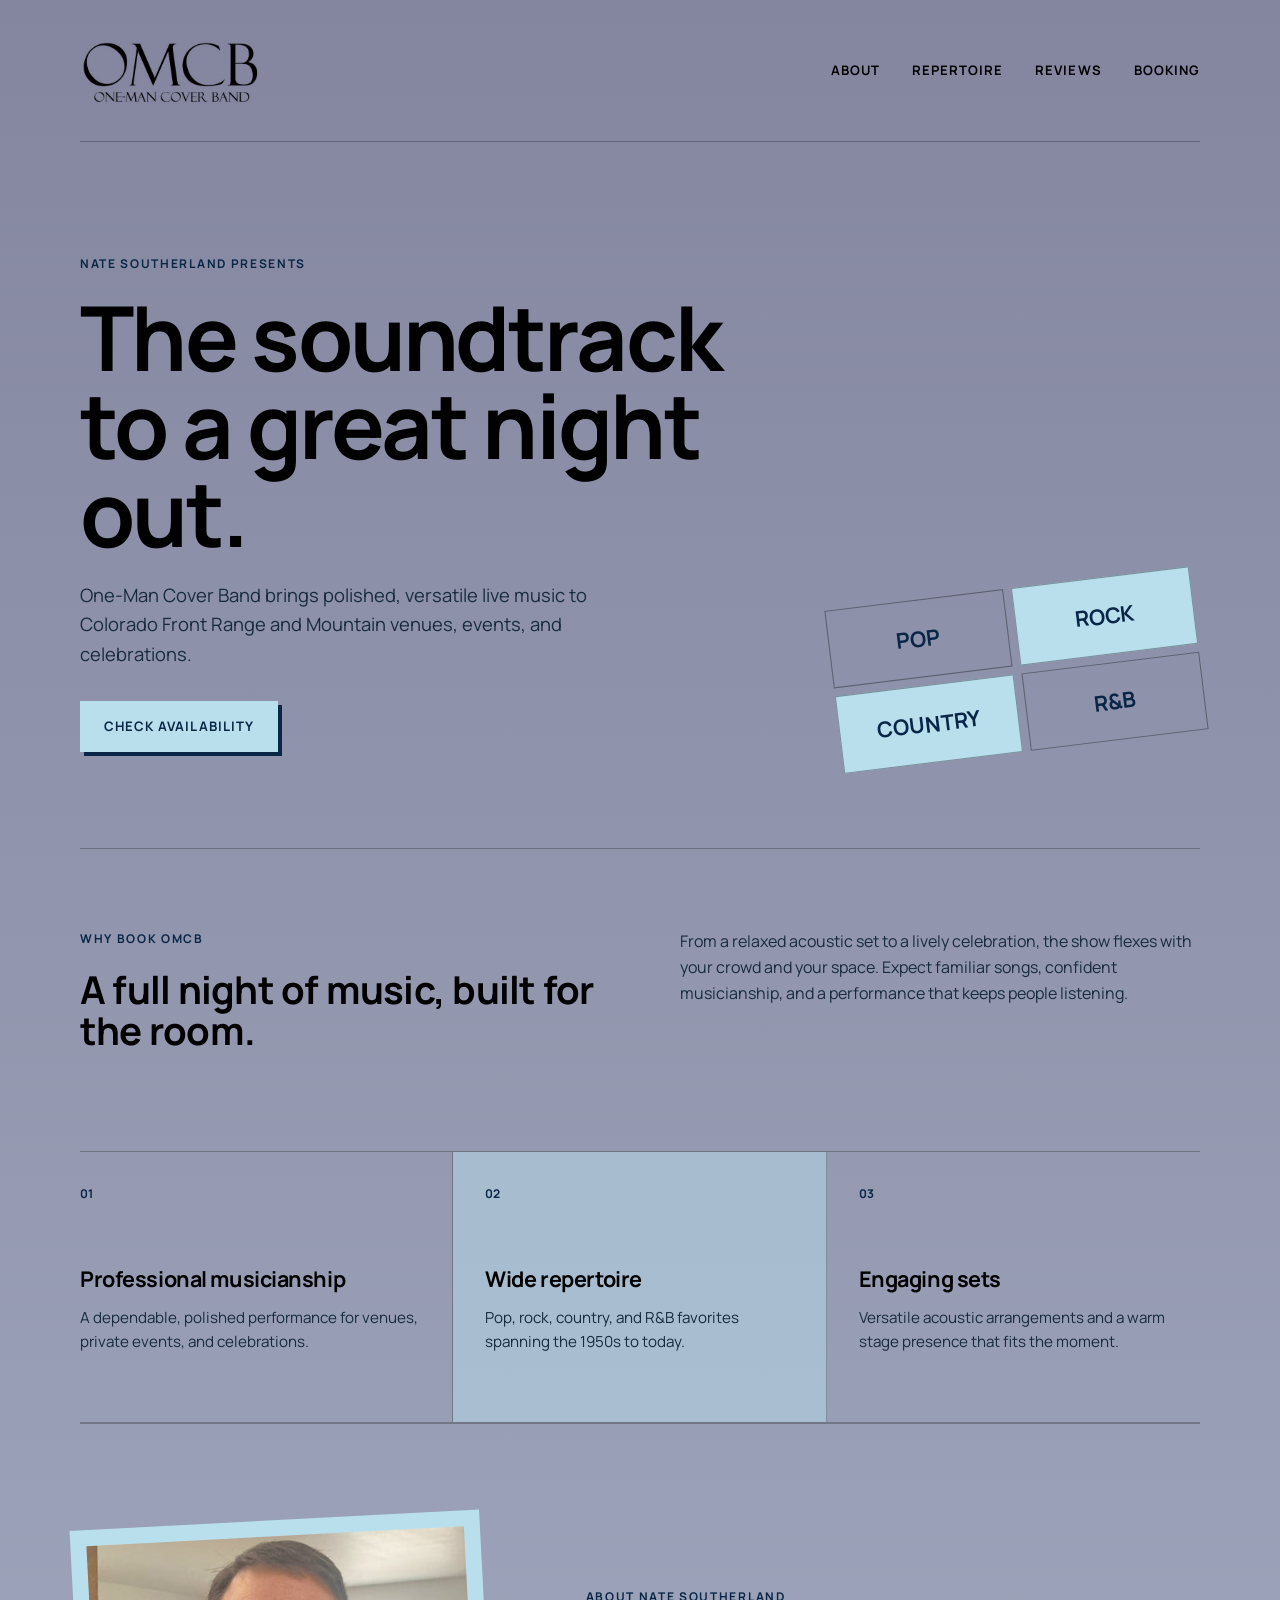
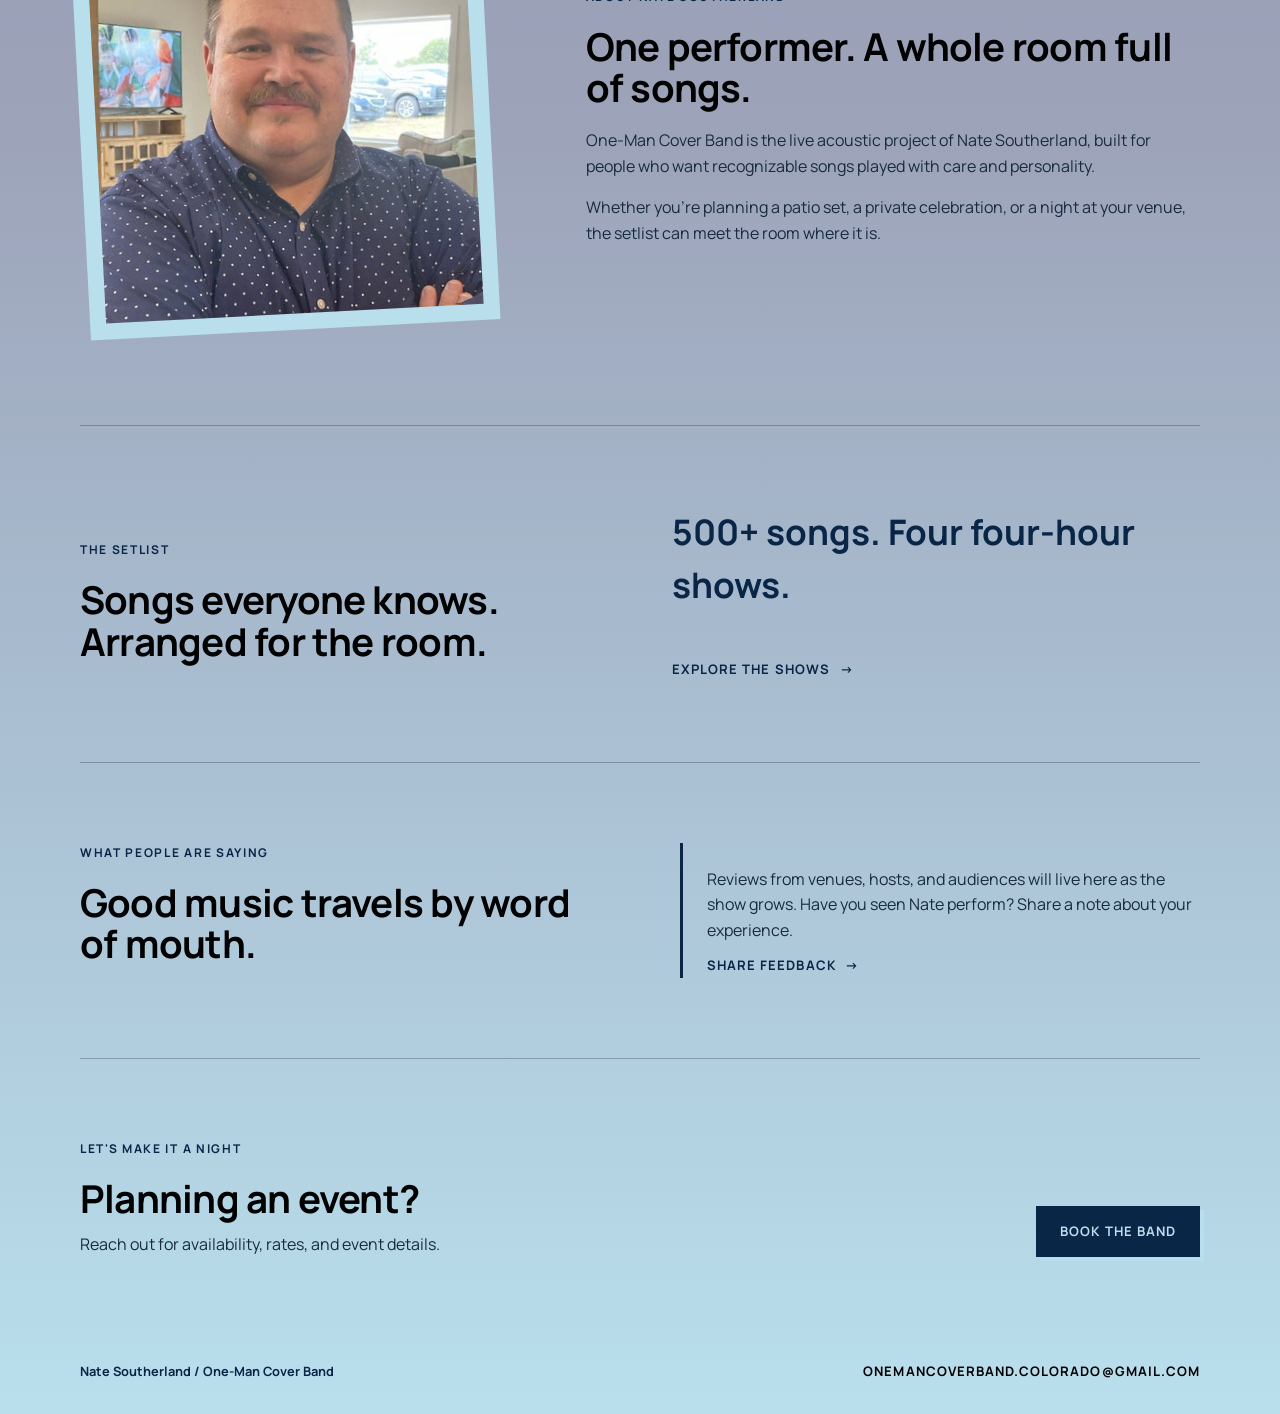
==== index.html @ 4da0ad2e "Point the bookings button to the Google form; Update the email address." ====
<!doctype html>
<html lang="en">
  <head>
    <meta charset="UTF-8" />
    <meta name="viewport" content="width=device-width, initial-scale=1.0" />
    <title>One-Man Cover Band by Nate Southerland | Live Acoustic Entertainment</title>
    <meta
      name="description"
      content="Live acoustic entertainment for Colorado Front Range and Mountain venues, events, and celebrations. Pop, Rock, Country & R&B favorites from the 1950s to today."
    />
    <link rel="stylesheet" href="styles.css" />
  </head>
  <body>
    <header class="site-header">
      <a class="brand" href="#top" aria-label="One-Man Cover Band home">
        <img src="images/27ff8b9e-2ac5-4653-9637-db27f8d497c1_OMCB-Logo---Black-on-White.jpeg" alt="OMCB One-Man Cover Band" />
      </a>
      <nav class="site-nav" aria-label="Main navigation">
        <a href="#about">About</a>
        <a href="repertoire.html">Repertoire</a>
        <a href="#reviews">Reviews</a>
        <a href="#booking">Booking</a>
      </nav>
    </header>

    <main id="top">
      <section class="hero page-width" aria-labelledby="business-name">
        <div class="hero-copy">
          <span class="eyebrow">Nate Southerland presents</span>
          <h1 id="business-name">The soundtrack to a great night out.</h1>
          <p class="hero-lead">
            One-Man Cover Band brings polished, versatile live music to Colorado Front Range and Mountain venues, events, and celebrations.
          </p>
          <a class="button" href="#booking">Check availability</a>
        </div>
        <div class="hero-mark" aria-hidden="true">
          <span>Pop</span>
          <span>Rock</span>
          <span>Country</span>
          <span>R&amp;B</span>
        </div>
      </section>

      <section class="intro page-width" aria-labelledby="why-book">
        <div class="section-heading">
          <span class="eyebrow">Why book OMCB</span>
          <h2 id="why-book">A full night of music, built for the room.</h2>
        </div>
        <div class="intro-text">
          <p>From a relaxed acoustic set to a lively celebration, the show flexes with your crowd and your space. Expect familiar songs, confident musicianship, and a performance that keeps people listening.</p>
        </div>
      </section>

      <section class="features page-width" aria-label="Performance highlights">
        <article class="feature">
          <span class="feature-number">01</span>
          <h2>Professional musicianship</h2>
          <p>A dependable, polished performance for venues, private events, and celebrations.</p>
        </article>
        <article class="feature feature-accent">
          <span class="feature-number">02</span>
          <h2>Wide repertoire</h2>
          <p>Pop, rock, country, and R&amp;B favorites spanning the 1950s to today.</p>
        </article>
        <article class="feature">
          <span class="feature-number">03</span>
          <h2>Engaging sets</h2>
          <p>Versatile acoustic arrangements and a warm stage presence that fits the moment.</p>
        </article>
      </section>

      <section class="about page-width" id="about" aria-labelledby="about-heading">
        <div class="about-image-wrap">
          <img class="about-image" src="images/f93cc359-b70d-4114-ba22-eb83776fed4e_headshot.jpeg" alt="One-Man Cover Band performer" />
        </div>
        <div class="about-copy">
          <span class="eyebrow">About Nate Southerland</span>
          <h2 id="about-heading">One performer. A whole room full of songs.</h2>
          <p>One-Man Cover Band is the live acoustic project of Nate Southerland, built for people who want recognizable songs played with care and personality.</p>
          <p>Whether you're planning a patio set, a private celebration, or a night at your venue, the setlist can meet the room where it is.</p>
        </div>
      </section>

      <section class="repertoire page-width" id="repertoire" aria-labelledby="repertoire-heading">
        <div>
          <span class="eyebrow">The setlist</span>
          <h2 id="repertoire-heading">Songs everyone knows. Arranged for the room.</h2>
        </div>
        <div>
          <p class="genre-list">500+ songs. Four four-hour shows.</p>
          <a class="text-link" href="repertoire.html">Explore the shows <span aria-hidden="true">&rarr;</span></a>
        </div>
      </section>

      <section class="reviews page-width" id="reviews" aria-labelledby="reviews-heading">
        <div class="reviews-heading">
          <span class="eyebrow">What people are saying</span>
          <h2 id="reviews-heading">Good music travels by word of mouth.</h2>
        </div>
        <div class="reviews-empty">
          <p>Reviews from venues, hosts, and audiences will live here as the show grows. Have you seen Nate perform? Share a note about your experience.</p>
          <a class="text-link" href="mailto:onemancoverband.colorado@gmail.com?subject=One-Man%20Cover%20Band%20feedback">Share feedback <span aria-hidden="true">&rarr;</span></a>
        </div>
      </section>

      <section class="booking page-width" id="booking" aria-labelledby="booking-heading">
        <div>
          <span class="eyebrow">Let's make it a night</span>
          <h2 id="booking-heading">Planning an event?</h2>
          <p>Reach out for availability, rates, and event details.</p>
        </div>
        <a class="button button-dark" href="https://forms.gle/5F3K3v8EBB8FrXPb7">Book the band</a>
      </section>
    </main>

    <footer class="site-footer page-width">
      <span>Nate Southerland / One-Man Cover Band</span>
      <a href="mailto:onemancoverband.colorado@gmail.com">onemancoverband.colorado@gmail.com</a>
    </footer>
  </body>
</html>
---- styles.css ----
@import url("https://fonts.googleapis.com/css2?family=Manrope:wght@500;600;700&display=swap");

:root {
  color-scheme: light;
  --bg: #84869f;
  --surface: rgba(255, 255, 255, 0.82);
  --text: #010101;
  --muted: #182b3e;
  --brand: #b9dfed;
  --brand-text: #0a2647;
  --border: rgba(255, 255, 255, 0.55);
}

* {
  box-sizing: border-box;
}

body {
  margin: 0;
  font-family: "Manrope", "Segoe UI", Arial, sans-serif;
  background: linear-gradient(180deg, #84869f 0%, #9da4ba 58%, #b9dfed 100%);
  color: var(--text);
  line-height: 1.6;
}

.page-width,
.site-header {
  width: min(1120px, calc(100% - 3rem));
  margin: 0 auto;
}

.site-header {
  display: flex;
  align-items: center;
  justify-content: space-between;
  padding: 1.25rem 0;
  border-bottom: 1px solid rgba(1, 1, 1, 0.25);
}

.brand img {
  display: block;
  width: 180px;
  mix-blend-mode: multiply;
}

.site-nav {
  display: flex;
  gap: 2rem;
}

.site-nav a,
.site-footer a {
  color: var(--text);
  font-size: 0.82rem;
  font-weight: 700;
  text-decoration: none;
  text-transform: uppercase;
  letter-spacing: 0.08em;
}

.site-nav a:hover,
.site-nav a:focus-visible,
.site-footer a:hover,
.site-footer a:focus-visible {
  color: var(--brand-text);
}

.hero {
  display: grid;
  grid-template-columns: minmax(0, 1.5fr) minmax(260px, 0.8fr);
  align-items: end;
  gap: 4rem;
  min-height: 600px;
  padding-top: 7rem;
  padding-bottom: 6rem;
}

.hero-copy {
  max-width: 700px;
}

.eyebrow {
  display: block;
  margin-bottom: 1.25rem;
  color: var(--brand-text);
  font-size: 0.75rem;
  font-weight: 700;
  letter-spacing: 0.14em;
  text-transform: uppercase;
}

h1,
h2,
p {
  margin-top: 0;
}

h1 {
  max-width: 760px;
  margin-bottom: 1.5rem;
  font-size: clamp(3rem, 7vw, 6.5rem);
  font-weight: 700;
  letter-spacing: -0.03em;
  line-height: 0.98;
}

h2 {
  font-size: clamp(1.7rem, 3vw, 3rem);
  line-height: 1.08;
  letter-spacing: -0.02em;
}

.hero-lead {
  max-width: 570px;
  margin-bottom: 2rem;
  color: var(--muted);
  font-size: 1.15rem;
}

.hero-mark {
  display: grid;
  grid-template-columns: 1fr 1fr;
  gap: 0.5rem;
  transform: rotate(-7deg);
}

.hero-mark span {
  padding: 1.3rem 1rem;
  border: 1px solid rgba(1, 1, 1, 0.35);
  color: var(--brand-text);
  font-size: clamp(1rem, 2vw, 1.35rem);
  font-weight: 700;
  text-align: center;
  text-transform: uppercase;
}

.hero-mark span:nth-child(2),
.hero-mark span:nth-child(3) {
  background: var(--brand);
}

.button {
  display: inline-block;
  padding: 0.95rem 1.5rem;
  background: var(--brand);
  color: var(--brand-text);
  font-size: 0.82rem;
  font-weight: 700;
  text-decoration: none;
  text-transform: uppercase;
  letter-spacing: 0.08em;
  box-shadow: 4px 4px 0 var(--brand-text);
  transition: transform 160ms ease, box-shadow 160ms ease;
}

.button:hover,
.button:focus-visible {
  transform: translate(3px, 3px);
  box-shadow: 1px 1px 0 var(--brand-text);
}

.button-dark {
  background: var(--brand-text);
  color: var(--brand);
  box-shadow: 4px 4px 0 var(--brand);
}

.intro,
.about,
.repertoire,
.booking {
  border-top: 1px solid rgba(1, 1, 1, 0.25);
}

.intro {
  display: grid;
  grid-template-columns: 1fr 1fr;
  gap: 5rem;
  padding-top: 5rem;
  padding-bottom: 5rem;
}

.intro h2,
.about h2,
.repertoire h2,
.booking h2 {
  margin-bottom: 1.2rem;
}

.intro-text,
.about-copy p,
.booking p {
  color: var(--muted);
}

.features {
  display: grid;
  grid-template-columns: repeat(3, 1fr);
  border-top: 1px solid rgba(1, 1, 1, 0.25);
  border-bottom: 1px solid rgba(1, 1, 1, 0.25);
}

.feature {
  min-height: 270px;
  padding: 2rem;
  border-right: 1px solid rgba(1, 1, 1, 0.25);
}

.feature:first-child {
  padding-left: 0;
}

.feature:last-child {
  border-right: 0;
}

.feature-accent {
  background: rgba(185, 223, 237, 0.5);
}

.feature-number {
  display: block;
  margin-bottom: 4rem;
  color: var(--brand-text);
  font-size: 0.75rem;
  font-weight: 700;
}

.feature h2 {
  margin-bottom: 1rem;
  font-size: 1.35rem;
}

.feature p {
  margin-bottom: 0;
  color: var(--muted);
  font-size: 0.95rem;
}

.about {
  display: grid;
  grid-template-columns: 0.8fr 1.2fr;
  align-items: center;
  gap: 6rem;
  padding-top: 6rem;
  padding-bottom: 6rem;
}

.about-image-wrap {
  padding: 1rem;
  background: var(--brand);
  transform: rotate(-3deg);
}

.about-image {
  display: block;
  width: 100%;
  aspect-ratio: 1;
  object-fit: cover;
}

.repertoire {
  display: grid;
  grid-template-columns: 1fr 1fr;
  align-items: end;
  gap: 4rem;
  padding-top: 5rem;
  padding-bottom: 5rem;
}

.reviews {
  display: grid;
  grid-template-columns: 1fr 1fr;
  gap: 5rem;
  padding-top: 5rem;
  padding-bottom: 5rem;
  border-top: 1px solid rgba(1, 1, 1, 0.25);
}

.reviews h2 {
  margin-bottom: 0;
}

.reviews-empty {
  align-self: end;
  padding: 1.5rem 0 0 1.5rem;
  border-left: 3px solid var(--brand-text);
}

.reviews-empty p {
  max-width: 34rem;
  margin-bottom: 0;
  color: var(--muted);
}

.genre-list {
  color: var(--brand-text);
  font-size: clamp(1.3rem, 3vw, 2.2rem);
  font-weight: 700;
  line-height: 1.5;
}

.genre-list span {
  color: var(--text);
  font-weight: 400;
}

.text-link {
  display: inline-block;
  margin-top: 0.75rem;
  color: var(--brand-text);
  font-size: 0.82rem;
  font-weight: 700;
  text-decoration: none;
  text-transform: uppercase;
  letter-spacing: 0.08em;
}

.text-link span {
  display: inline-block;
  margin-left: 0.35rem;
  transition: transform 160ms ease;
}

.text-link:hover span,
.text-link:focus-visible span {
  transform: translateX(4px);
}

.collection-hero {
  max-width: 760px;
  padding-top: 7rem;
  padding-bottom: 5rem;
}

.collection-hero h1 {
  font-size: clamp(3rem, 7vw, 6rem);
}

.collection-hero p {
  max-width: 650px;
  color: var(--muted);
  font-size: 1.15rem;
}

.show-grid {
  display: grid;
  grid-template-columns: repeat(2, 1fr);
  gap: 1px;
  background: rgba(1, 1, 1, 0.25);
  border-top: 1px solid rgba(1, 1, 1, 0.25);
  border-bottom: 1px solid rgba(1, 1, 1, 0.25);
}

.show-card {
  display: flex;
  min-height: 520px;
  flex-direction: column;
  padding: 2rem;
  background: rgba(255, 255, 255, 0.2);
  color: var(--text);
  text-decoration: none;
  transition: background 180ms ease;
}

.show-card:hover,
.show-card:focus-visible {
  background: rgba(185, 223, 237, 0.58);
}

.show-card:nth-child(2),
.show-card:nth-child(3) {
  background: rgba(185, 223, 237, 0.34);
}

.show-card:nth-child(2):hover,
.show-card:nth-child(3):hover,
.show-card:nth-child(2):focus-visible,
.show-card:nth-child(3):focus-visible {
  background: rgba(255, 255, 255, 0.42);
}

.show-card-number {
  color: var(--brand-text);
  font-size: 0.75rem;
  font-weight: 700;
}

.show-card-logo {
  display: block;
  width: min(100%, 360px);
  height: 290px;
  margin: 1rem auto 1.25rem;
  object-fit: contain;
  mix-blend-mode: multiply;
}

.show-card h2 {
  margin: auto 0 0.75rem;
  font-size: 1.5rem;
}

.show-card p {
  max-width: 34rem;
  margin-bottom: 0;
  color: var(--muted);
}

.show-card-arrow {
  align-self: flex-end;
  margin-top: 1.5rem;
  color: var(--brand-text);
  font-size: 1.5rem;
}

.custom-show-card {
  background: var(--brand-text);
  color: var(--brand);
}

.custom-show-card:hover,
.custom-show-card:focus-visible {
  background: #12395c;
}

.custom-show-card .show-card-number,
.custom-show-card .show-card-arrow,
.custom-show-card p {
  color: var(--brand);
}

.custom-show-mark {
  display: grid;
  width: min(100%, 360px);
  margin: 1rem auto 1.25rem;
  transform: rotate(-4deg);
}

.custom-show-mark span {
  padding: 0.6rem 1rem;
  border: 1px solid var(--brand);
  color: var(--brand);
  font-size: clamp(1.7rem, 4vw, 2.6rem);
  font-weight: 700;
  line-height: 1;
  text-align: center;
  text-transform: uppercase;
}

.custom-show-mark span:nth-child(2) {
  margin: -1px 1.5rem;
  background: var(--brand);
  color: var(--brand-text);
}

.custom-show-card h2 {
  color: var(--brand);
}

.best-of-show-card {
  background: rgba(255, 255, 255, 0.55);
}

.best-of-show-card:hover,
.best-of-show-card:focus-visible {
  background: rgba(185, 223, 237, 0.7);
}

.best-of-show-logo {
  filter: saturate(0.9);
}

.best-of-hero-logo {
  max-height: 560px;
  mix-blend-mode: multiply;
}

.show-page .site-header {
  margin-bottom: 0;
}

.show-hero {
  display: grid;
  grid-template-columns: minmax(0, 1fr) minmax(300px, 0.8fr);
  align-items: center;
  gap: 5rem;
  min-height: 650px;
  padding-top: 5rem;
  padding-bottom: 5rem;
}

.show-hero-logo {
  display: block;
  width: 100%;
  max-height: 560px;
  object-fit: contain;
  mix-blend-mode: multiply;
}

.show-hero-copy h1 {
  margin-bottom: 1.5rem;
  font-size: clamp(3rem, 6vw, 6rem);
}

.show-hero-copy p {
  max-width: 520px;
  color: var(--muted);
  font-size: 1.1rem;
}

.show-details {
  display: grid;
  grid-template-columns: 1fr 1fr;
  gap: 5rem;
  padding-top: 5rem;
  padding-bottom: 5rem;
  border-top: 1px solid rgba(1, 1, 1, 0.25);
}

.show-details h2 {
  margin-bottom: 1rem;
  font-size: 1.7rem;
}

.show-details h3 {
  margin: 2rem 0 0.75rem;
  color: var(--brand-text);
  font-size: 0.75rem;
  letter-spacing: 0.14em;
  text-transform: uppercase;
}

.show-details p {
  color: var(--muted);
}

.audience-list {
  display: grid;
  grid-template-columns: 1fr 1fr;
  gap: 0.5rem 1.5rem;
  margin: 0 0 1.5rem;
  padding: 0;
  color: var(--brand-text);
  font-weight: 700;
  list-style: none;
}

.audience-list li::before {
  content: "/";
  margin-right: 0.5rem;
  color: var(--text);
  font-weight: 400;
}

.show-cta {
  display: flex;
  align-items: end;
  justify-content: space-between;
  gap: 2rem;
  padding-top: 4rem;
  padding-bottom: 4rem;
  border-top: 1px solid rgba(1, 1, 1, 0.25);
}

.booking {
  display: flex;
  align-items: end;
  justify-content: space-between;
  gap: 2rem;
  padding-top: 5rem;
  padding-bottom: 5rem;
}

.booking h2 {
  margin-bottom: 0.75rem;
}

.booking p {
  margin-bottom: 0;
}

.site-footer {
  display: flex;
  justify-content: space-between;
  gap: 2rem;
  padding-top: 1.5rem;
  padding-bottom: 2rem;
  font-size: 0.8rem;
}

.site-footer span {
  color: var(--brand-text);
  font-weight: 700;
}

@media (max-width: 640px) {
  .page-width,
  .site-header {
    width: min(100% - 2rem, 1120px);
  }

  .site-header {
    align-items: flex-start;
  }

  .brand img {
    width: 140px;
  }

  .site-nav {
    gap: 0.8rem;
    flex-direction: column;
    align-items: flex-end;
  }

  .site-nav a {
    font-size: 0.68rem;
  }

  .hero {
    display: block;
    min-height: auto;
    padding-top: 5rem;
    padding-bottom: 5rem;
  }

  h1 {
    font-size: clamp(3rem, 15vw, 5rem);
  }

  .hero-mark {
    max-width: 280px;
    margin: 4rem auto 0;
  }

  .intro,
  .about,
  .repertoire,
  .reviews,
  .show-details {
    display: block;
    padding-top: 4rem;
    padding-bottom: 4rem;
  }

  .intro-text {
    margin-top: 2rem;
  }

  .reviews-empty {
    margin-top: 2rem;
  }

  .features {
    display: block;
  }

  .feature,
  .feature:first-child {
    min-height: auto;
    padding: 1.75rem 0;
    border-right: 0;
    border-bottom: 1px solid rgba(1, 1, 1, 0.25);
  }

  .feature:last-child {
    border-bottom: 0;
  }

  .feature-number {
    margin-bottom: 2rem;
  }

  .about-image-wrap {
    max-width: 300px;
    margin: 0 auto 3rem;
  }

  .booking,
  .site-footer {
    display: block;
  }

  .booking .button {
    margin-top: 2rem;
  }

  .site-footer a {
    display: inline-block;
    margin-top: 1rem;
    font-size: 0.68rem;
  }

  .collection-hero {
    padding-top: 5rem;
    padding-bottom: 4rem;
  }

  .show-grid {
    display: block;
  }

  .show-card {
    min-height: 460px;
  }

  .show-hero {
    display: flex;
    min-height: auto;
    flex-direction: column-reverse;
    align-items: stretch;
    gap: 2rem;
    padding-top: 4rem;
    padding-bottom: 4rem;
  }

  .show-hero-logo {
    max-height: 340px;
  }

  .show-cta {
    display: block;
  }

  .show-cta .button {
    margin-top: 1.5rem;
  }

  .audience-list {
    grid-template-columns: 1fr;
  }
}
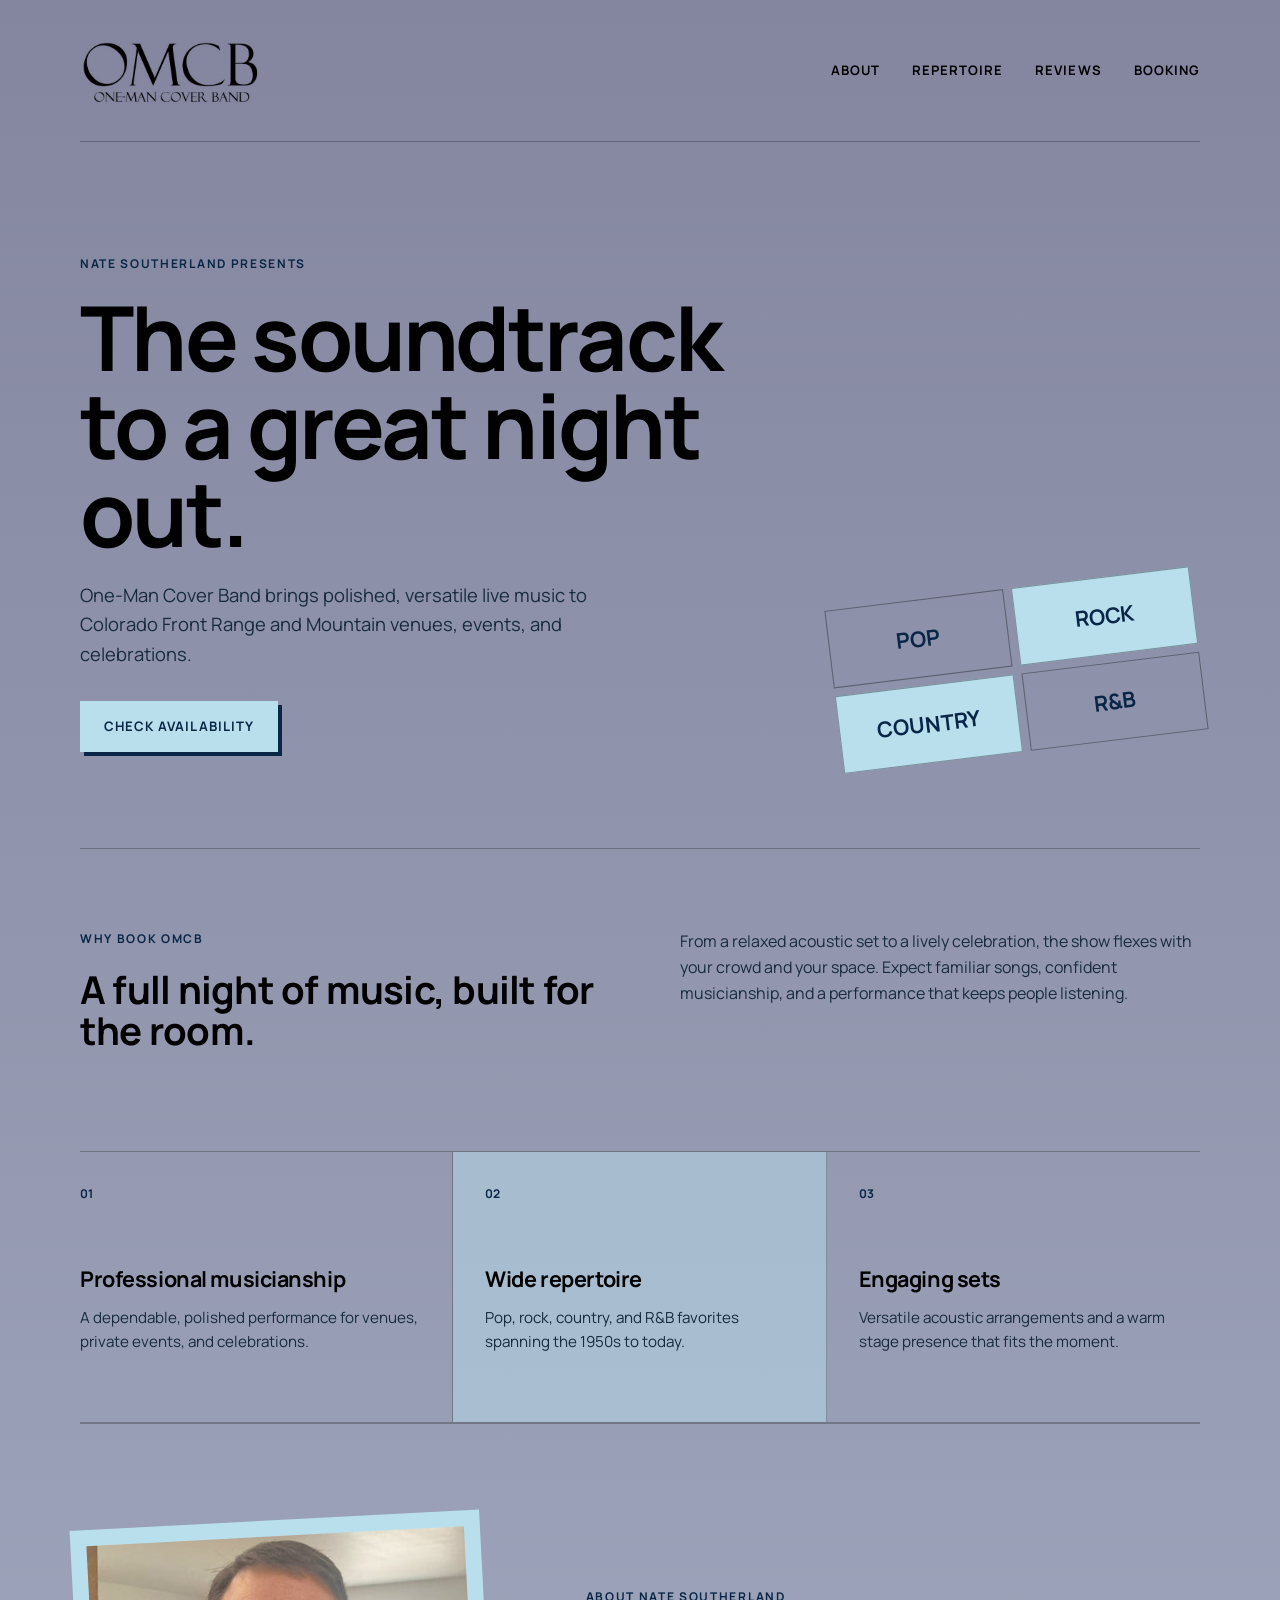
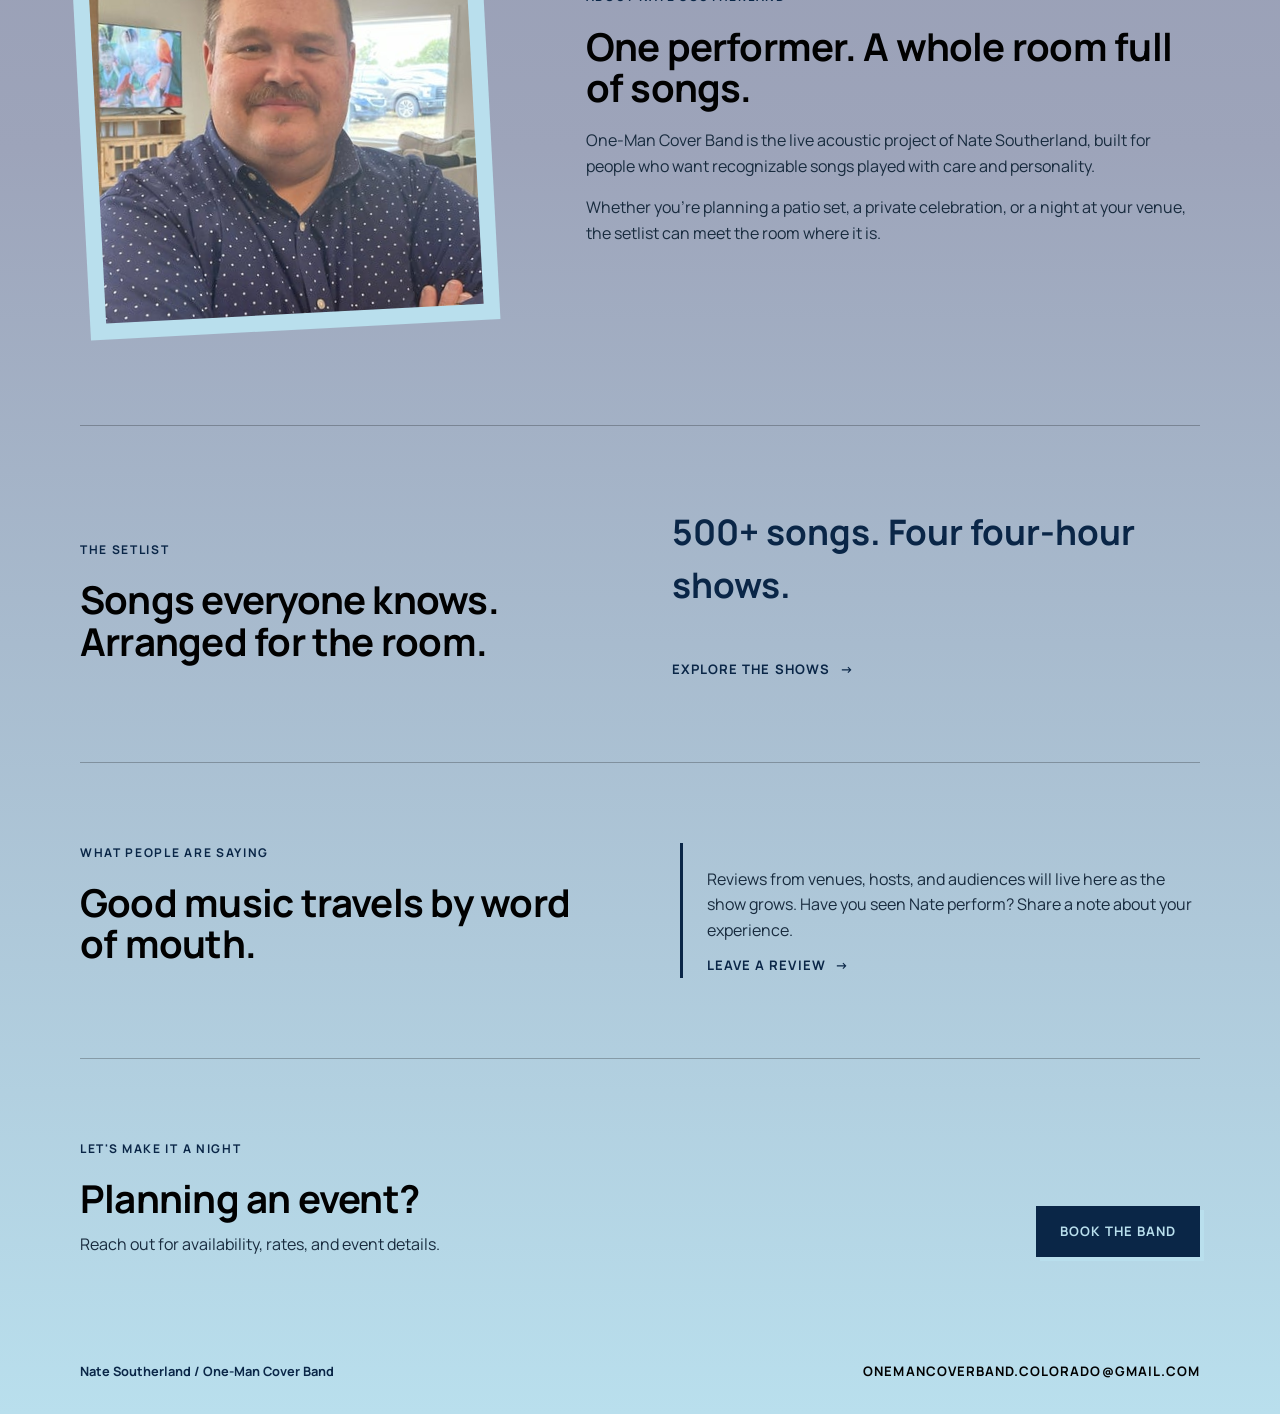
==== commit 20eaf8e5: "Point "Leave a Review" links to the new Google form" ====
--- a/index.html
+++ b/index.html
@@ -99,7 +99,7 @@
         </div>
         <div class="reviews-empty">
           <p>Reviews from venues, hosts, and audiences will live here as the show grows. Have you seen Nate perform? Share a note about your experience.</p>
-          <a class="text-link" href="mailto:onemancoverband.colorado@gmail.com?subject=One-Man%20Cover%20Band%20feedback">Share feedback <span aria-hidden="true">&rarr;</span></a>
+          <a class="text-link" href="https://forms.gle/ts5rkeKdefSfjmmKA">Leave a review <span aria-hidden="true">&rarr;</span></a>
         </div>
       </section>
 
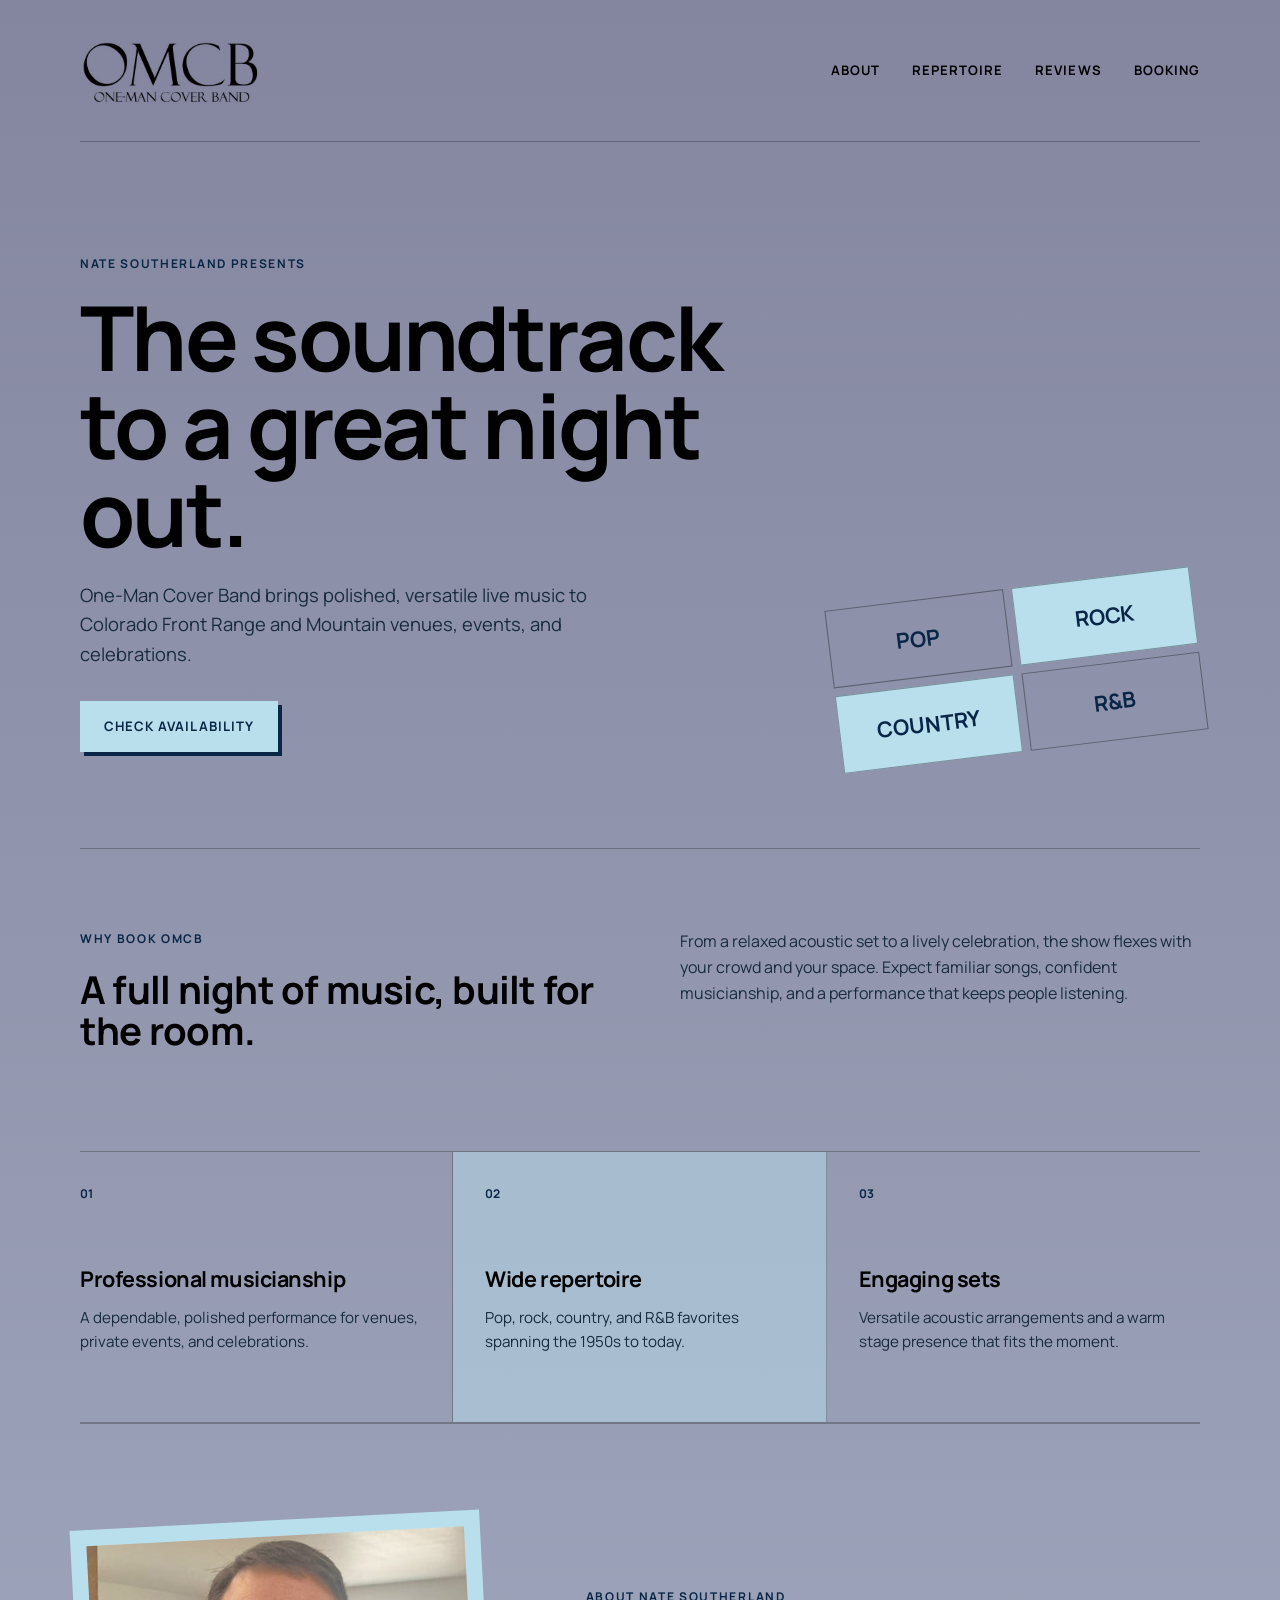
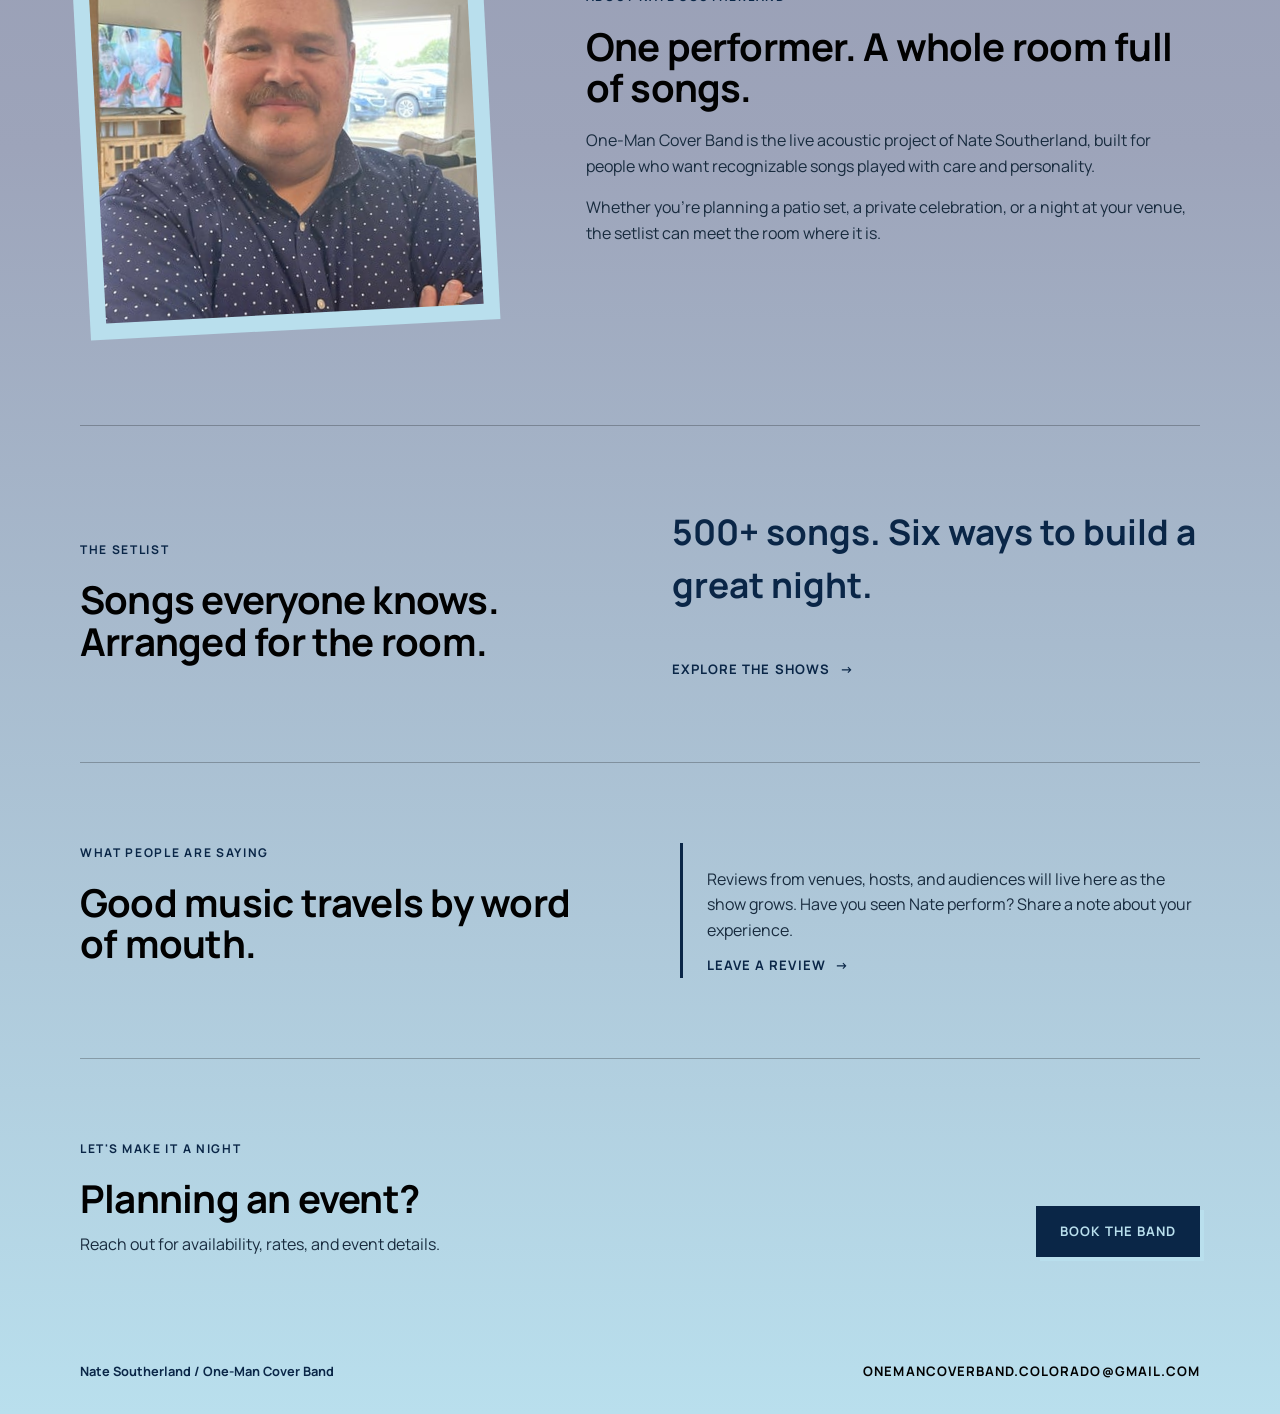
==== commit 1e3fc8c9: "Update some wording and typos" ====
--- a/index.html
+++ b/index.html
@@ -87,7 +87,7 @@
           <h2 id="repertoire-heading">Songs everyone knows. Arranged for the room.</h2>
         </div>
         <div>
-          <p class="genre-list">500+ songs. Four four-hour shows.</p>
+          <p class="genre-list">500+ songs. Six ways to build a great night.</p>
           <a class="text-link" href="repertoire.html">Explore the shows <span aria-hidden="true">&rarr;</span></a>
         </div>
       </section>
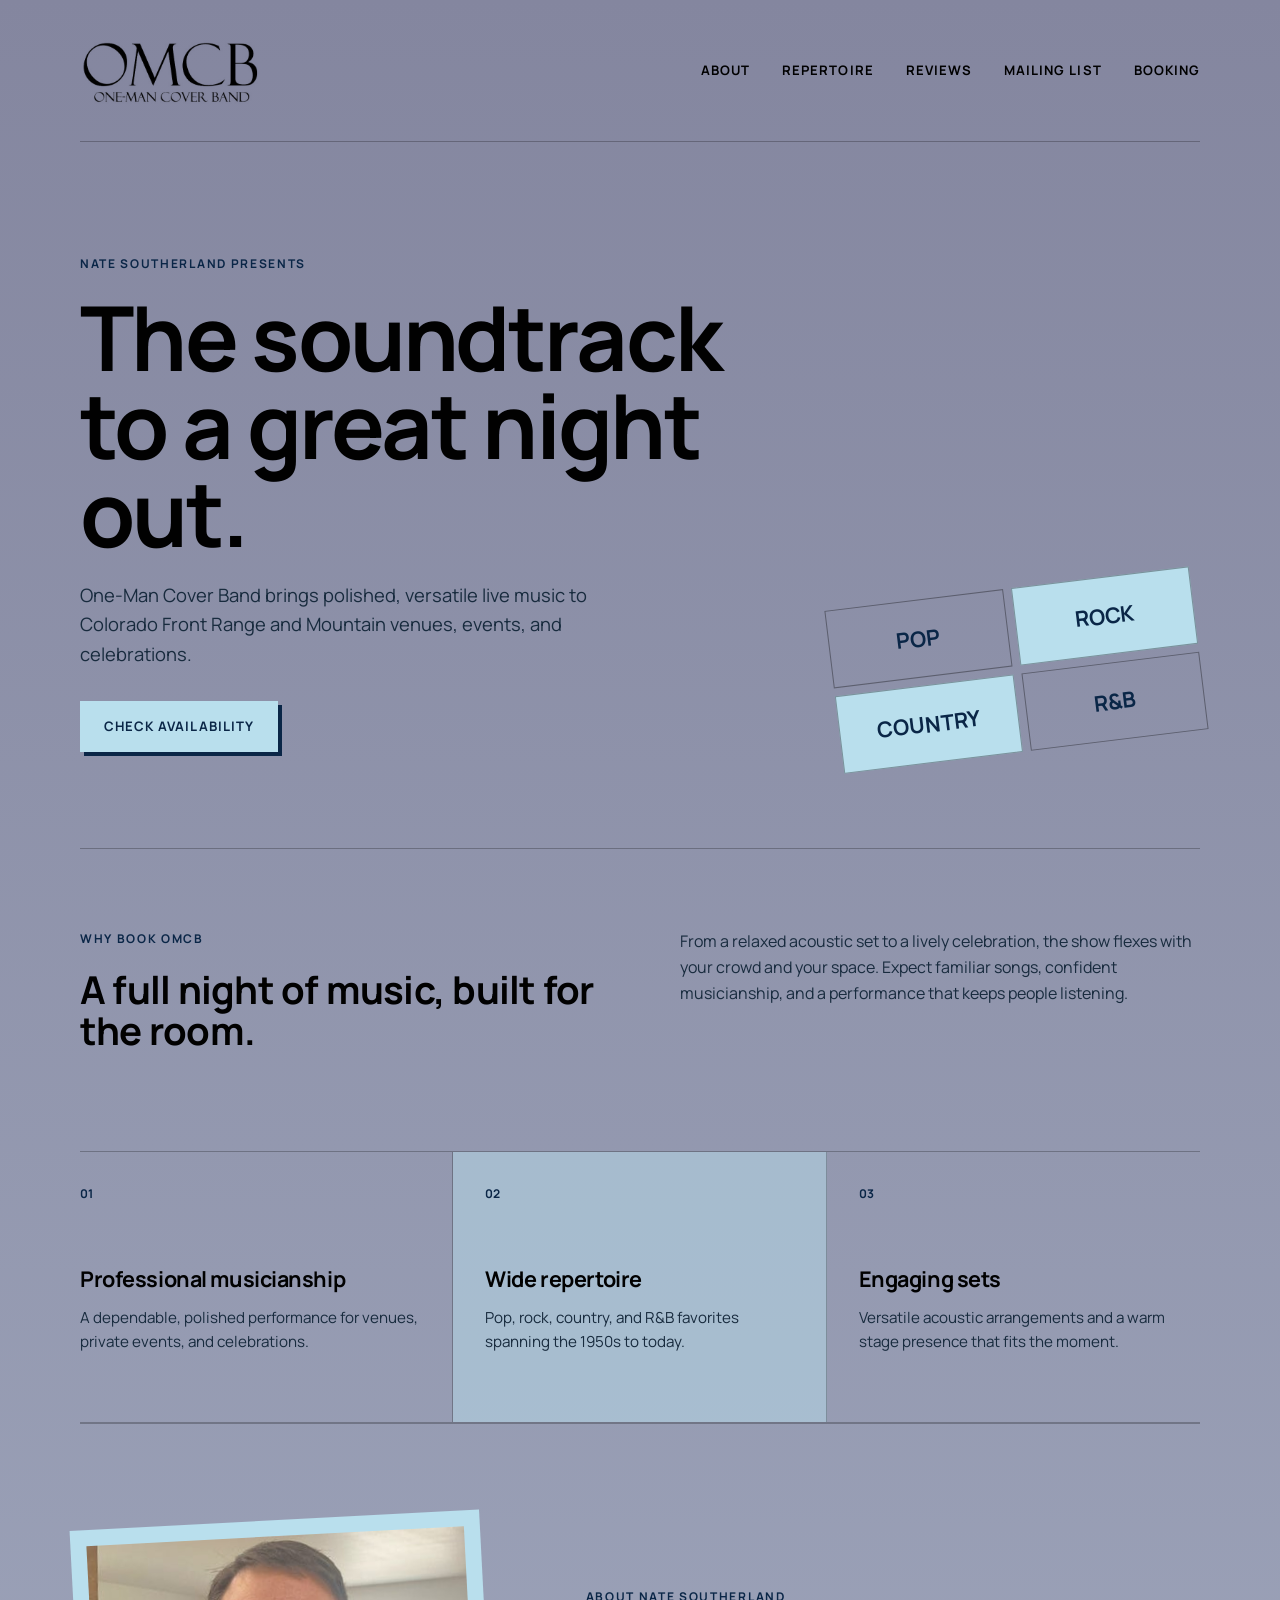
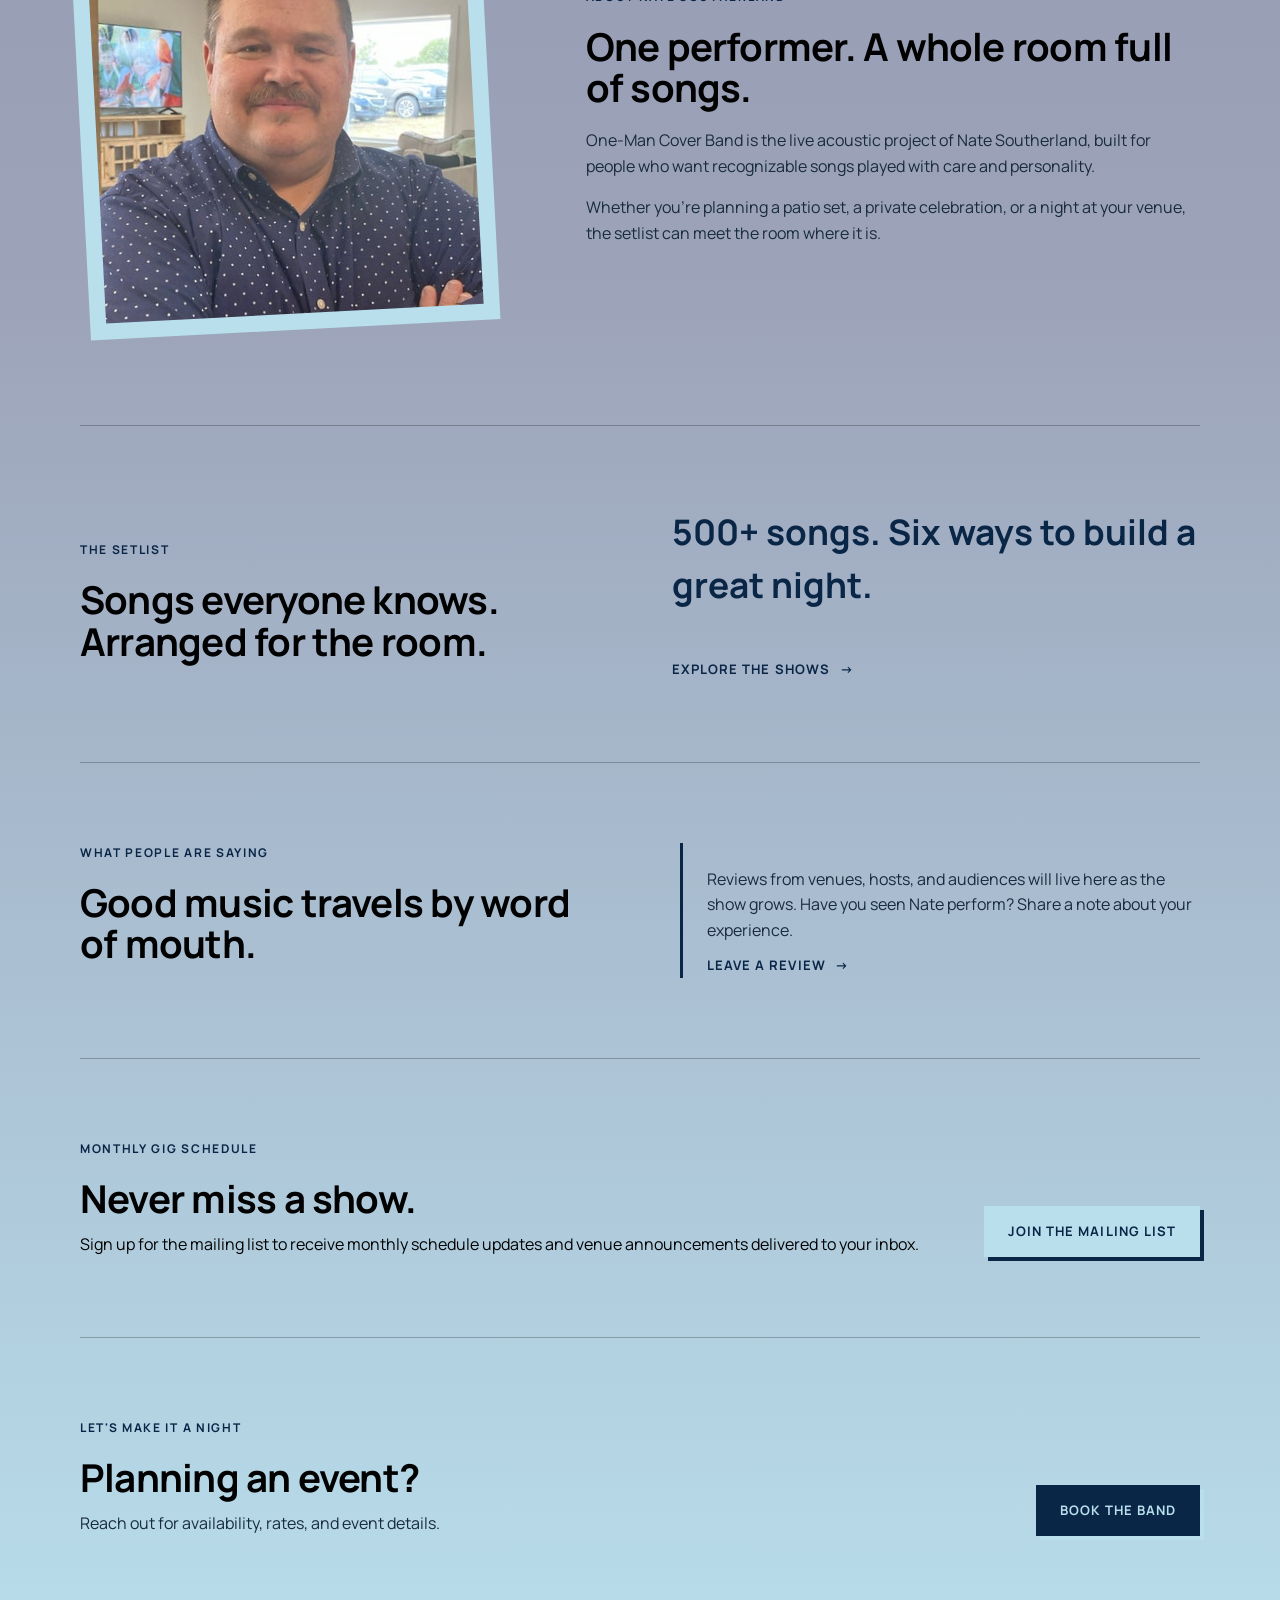
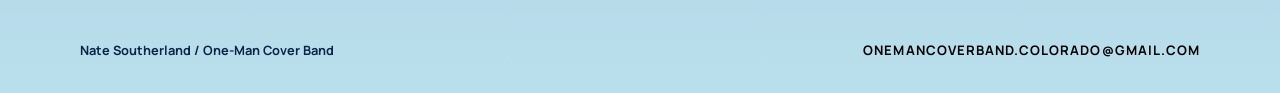
==== commit 2c5b9e59: "Add email list sign-up section" ====
--- a/index.html
+++ b/index.html
@@ -19,6 +19,7 @@
         <a href="#about">About</a>
         <a href="repertoire.html">Repertoire</a>
         <a href="#reviews">Reviews</a>
+        <a href="#newsletter">Mailing List</a>
         <a href="#booking">Booking</a>
       </nav>
     </header>
@@ -103,6 +104,15 @@
         </div>
       </section>
 
+      <section class="newsletter page-width" id="newsletter" aria-labelledby="newsletter-heading">
+        <div>
+          <span class="eyebrow">Monthly gig schedule</span>
+          <h2 id="newsletter-heading">Never miss a show.</h2>
+          <p>Sign up for the mailing list to receive monthly schedule updates and venue announcements delivered to your inbox.</p>
+        </div>
+        <a class="button" href="https://forms.gle/PZt1CqqnLcx9W39o7">Join the mailing list</a>
+      </section>
+
       <section class="booking page-width" id="booking" aria-labelledby="booking-heading">
         <div>
           <span class="eyebrow">Let's make it a night</span>
--- a/styles.css
+++ b/styles.css
@@ -562,6 +562,7 @@
   border-top: 1px solid rgba(1, 1, 1, 0.25);
 }
 
+.newsletter,
 .booking {
   display: flex;
   align-items: end;
@@ -569,12 +570,15 @@
   gap: 2rem;
   padding-top: 5rem;
   padding-bottom: 5rem;
-}
-
+  border-top: 1px solid rgba(1, 1, 1, 0.25);
+}
+
+.newsletter h2,
 .booking h2 {
   margin-bottom: 0.75rem;
 }
 
+.newsletter p,
 .booking p {
   margin-bottom: 0;
 }
@@ -676,11 +680,13 @@
     margin: 0 auto 3rem;
   }
 
+  .newsletter,
   .booking,
   .site-footer {
     display: block;
   }
 
+  .newsletter .button,
   .booking .button {
     margin-top: 2rem;
   }
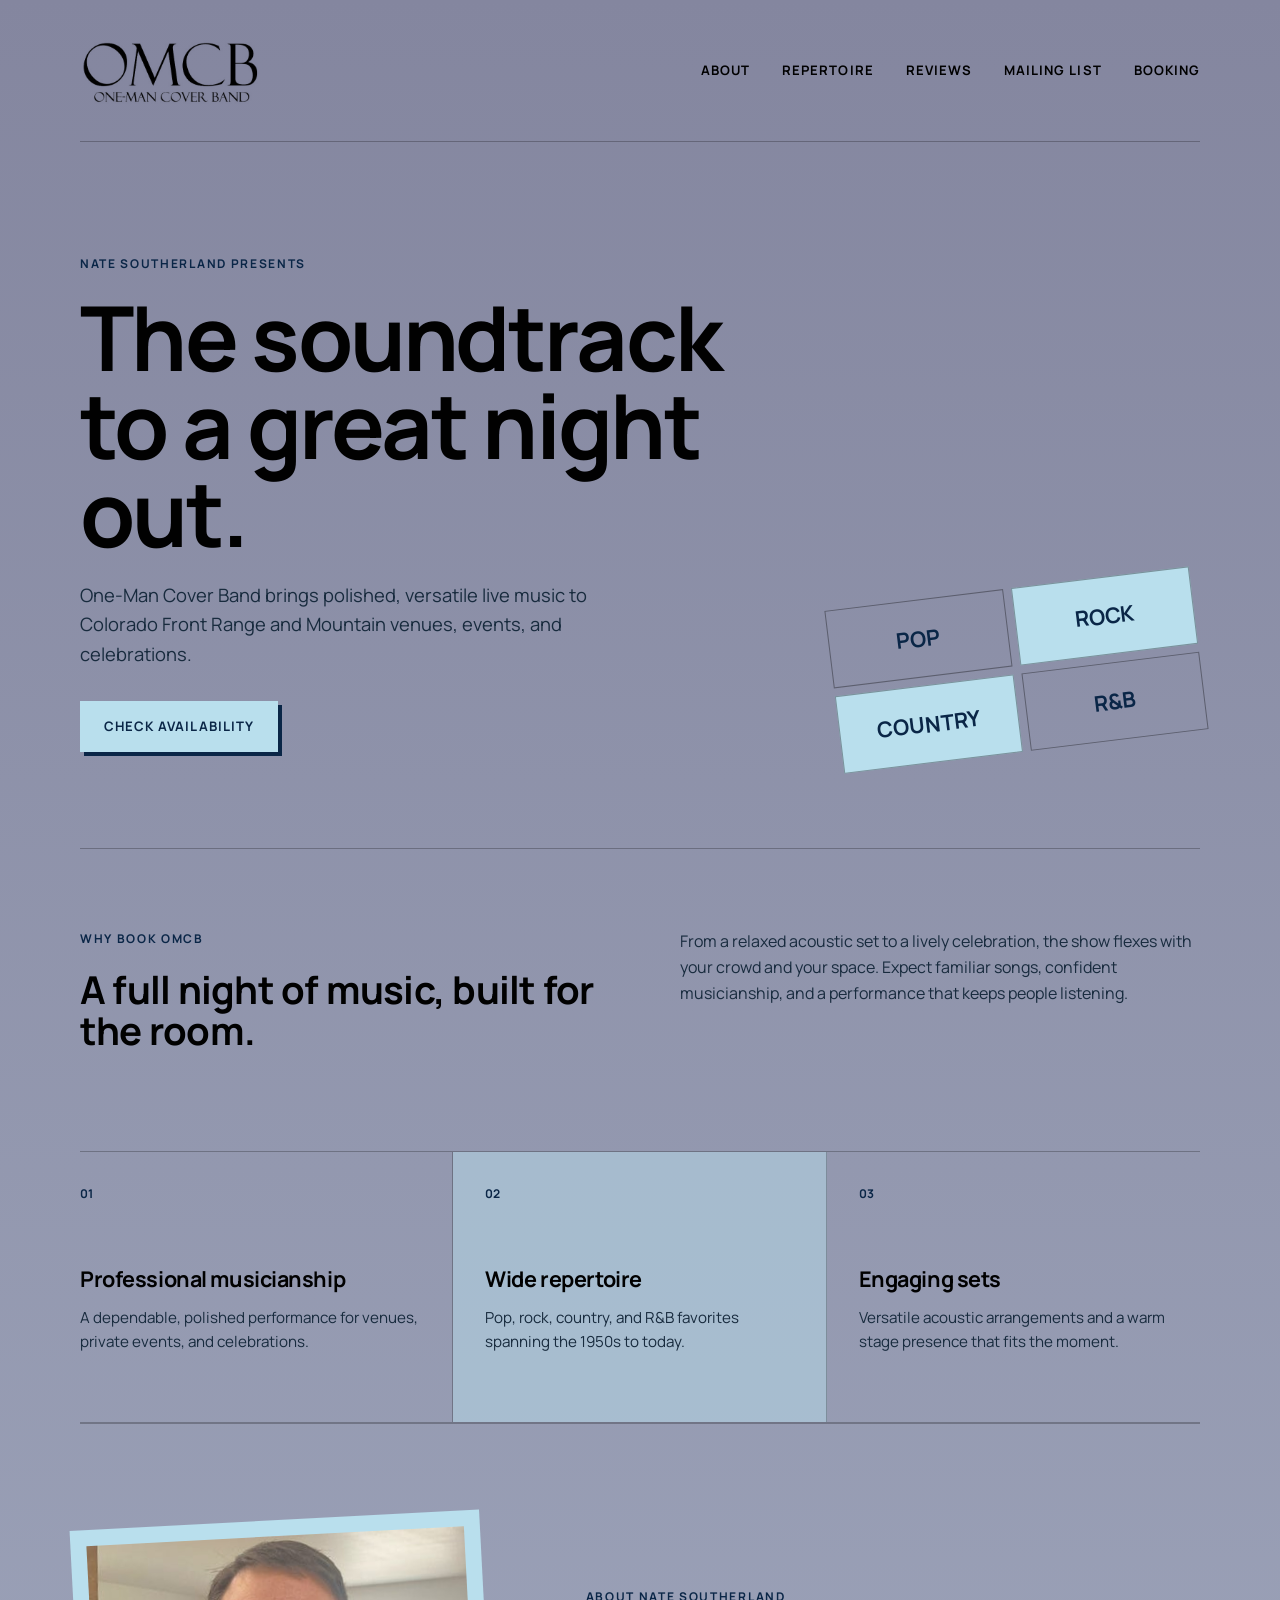
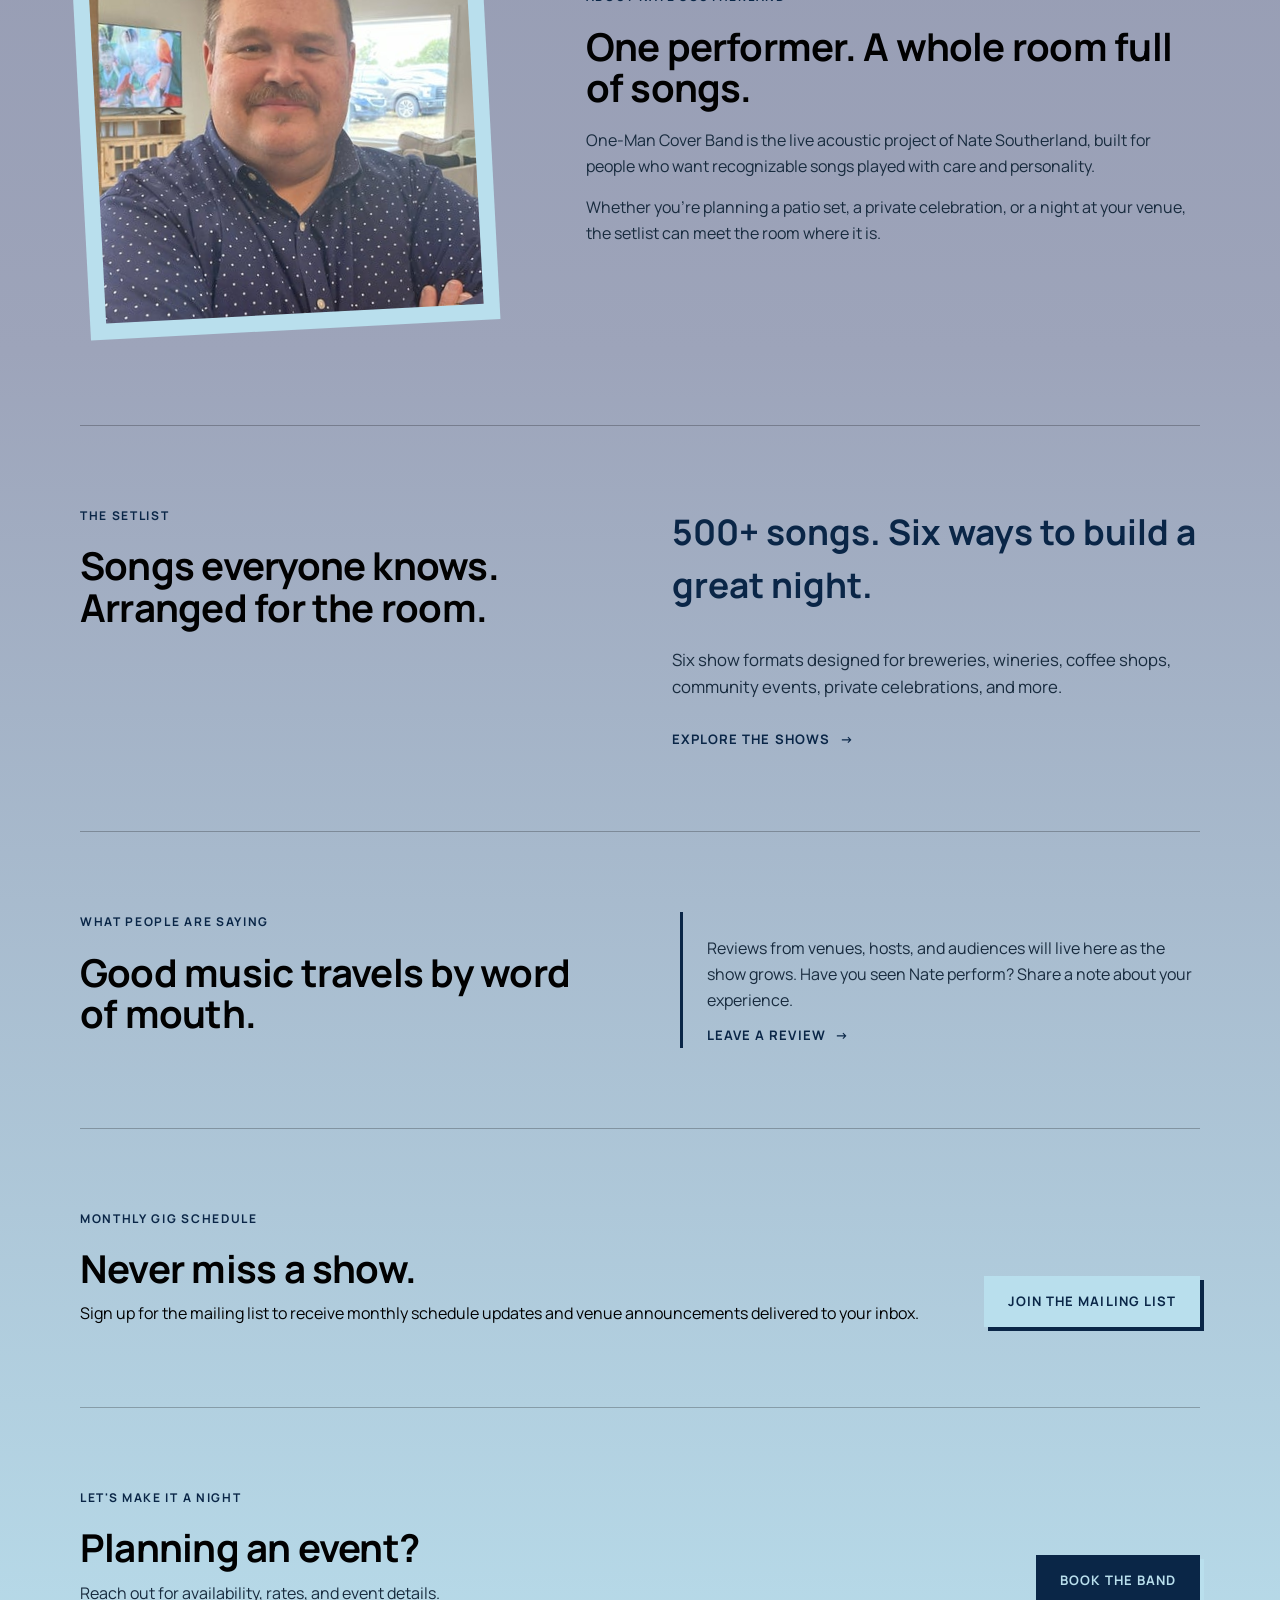
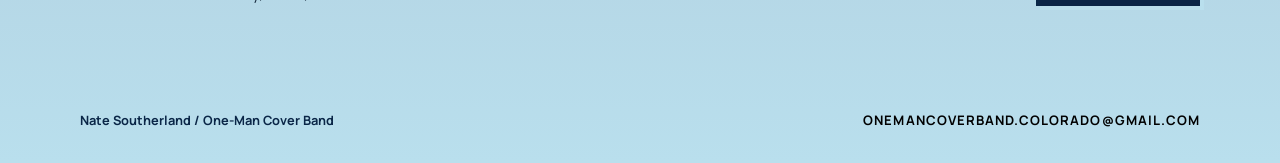
==== commit 7f5c5383: "Add venue specifics to the homepage setlist section and realign the placement of the text." ====
--- a/index.html
+++ b/index.html
@@ -89,6 +89,7 @@
         </div>
         <div>
           <p class="genre-list">500+ songs. Six ways to build a great night.</p>
+          <p class="repertoire-blurb">Six show formats designed for breweries, wineries, coffee shops, community events, private celebrations, and more.</p>
           <a class="text-link" href="repertoire.html">Explore the shows <span aria-hidden="true">&rarr;</span></a>
         </div>
       </section>
--- a/styles.css
+++ b/styles.css
@@ -262,7 +262,7 @@
 .repertoire {
   display: grid;
   grid-template-columns: 1fr 1fr;
-  align-items: end;
+  align-items: start;
   gap: 4rem;
   padding-top: 5rem;
   padding-bottom: 5rem;
@@ -303,6 +303,12 @@
 .genre-list span {
   color: var(--text);
   font-weight: 400;
+}
+
+.repertoire-blurb {
+  margin: 0.75rem 0 1rem;
+  color: var(--muted);
+  font-size: 1.05rem;
 }
 
 .text-link {
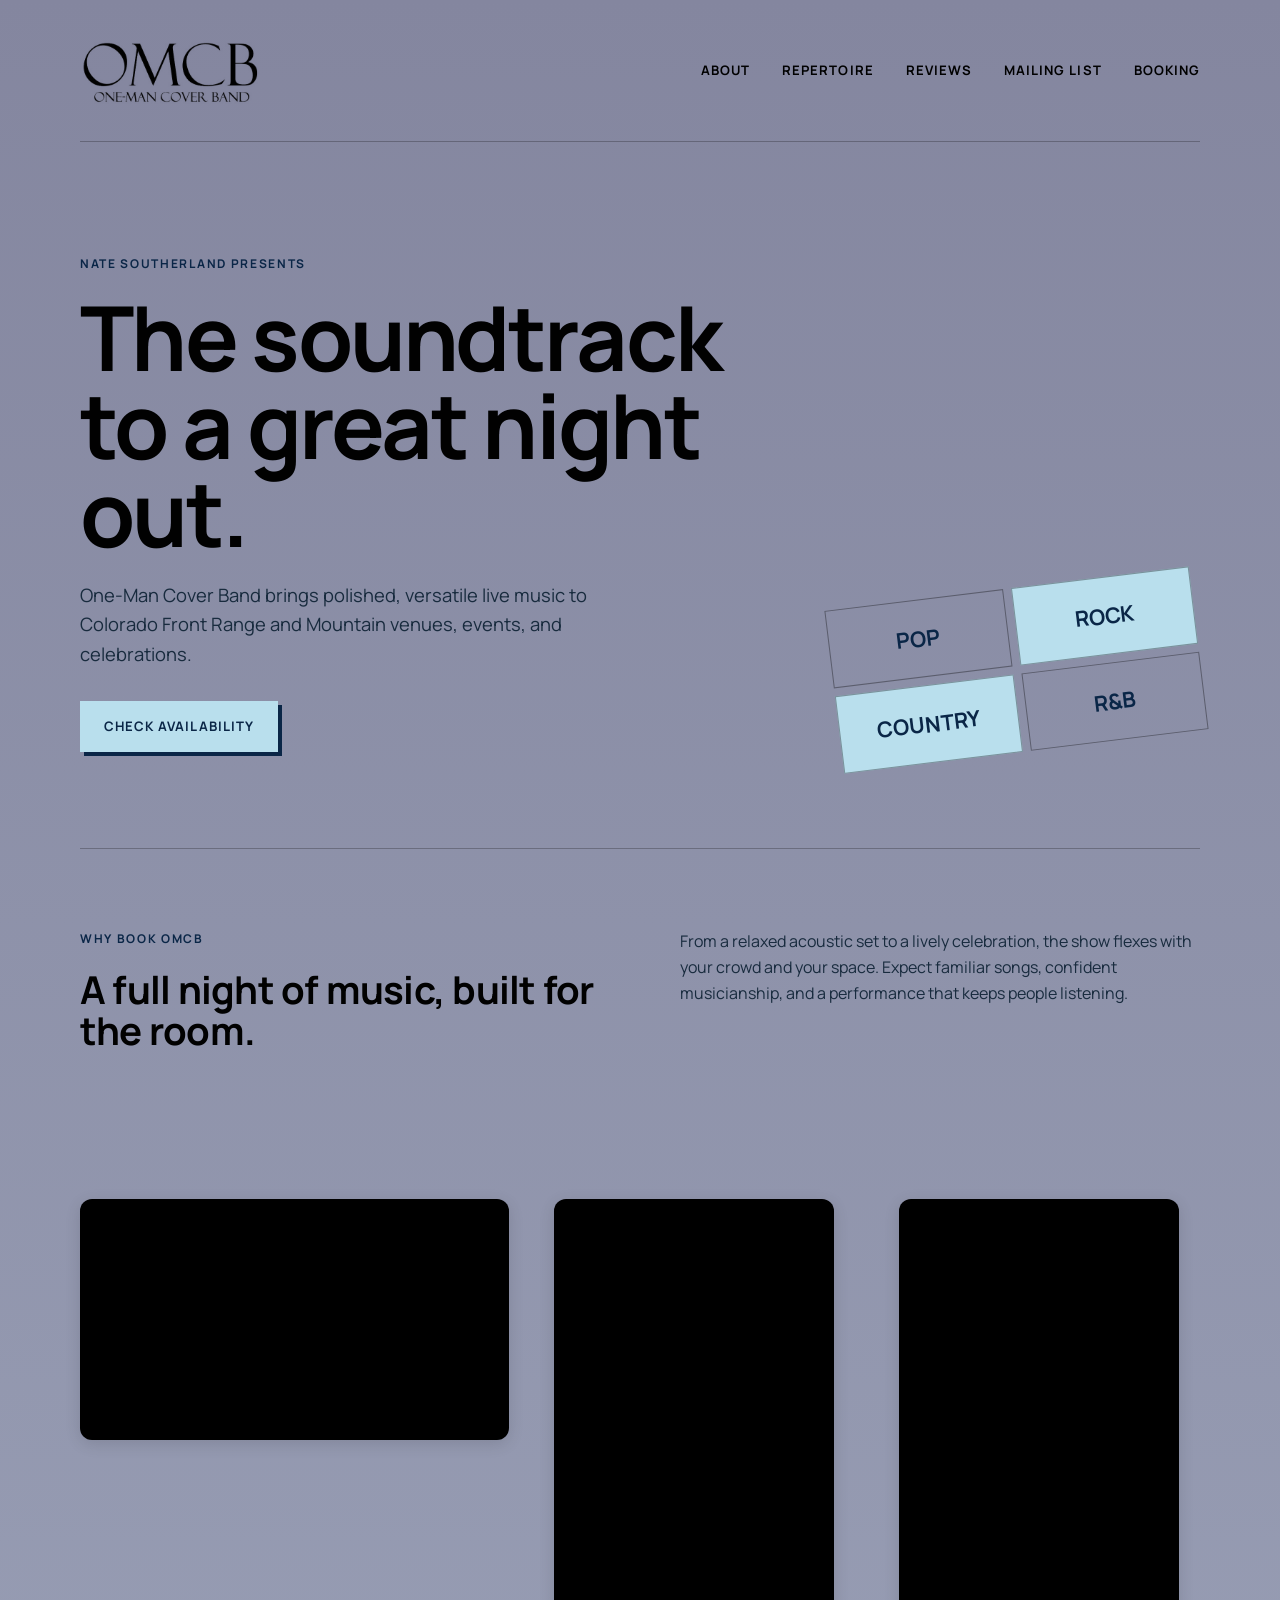
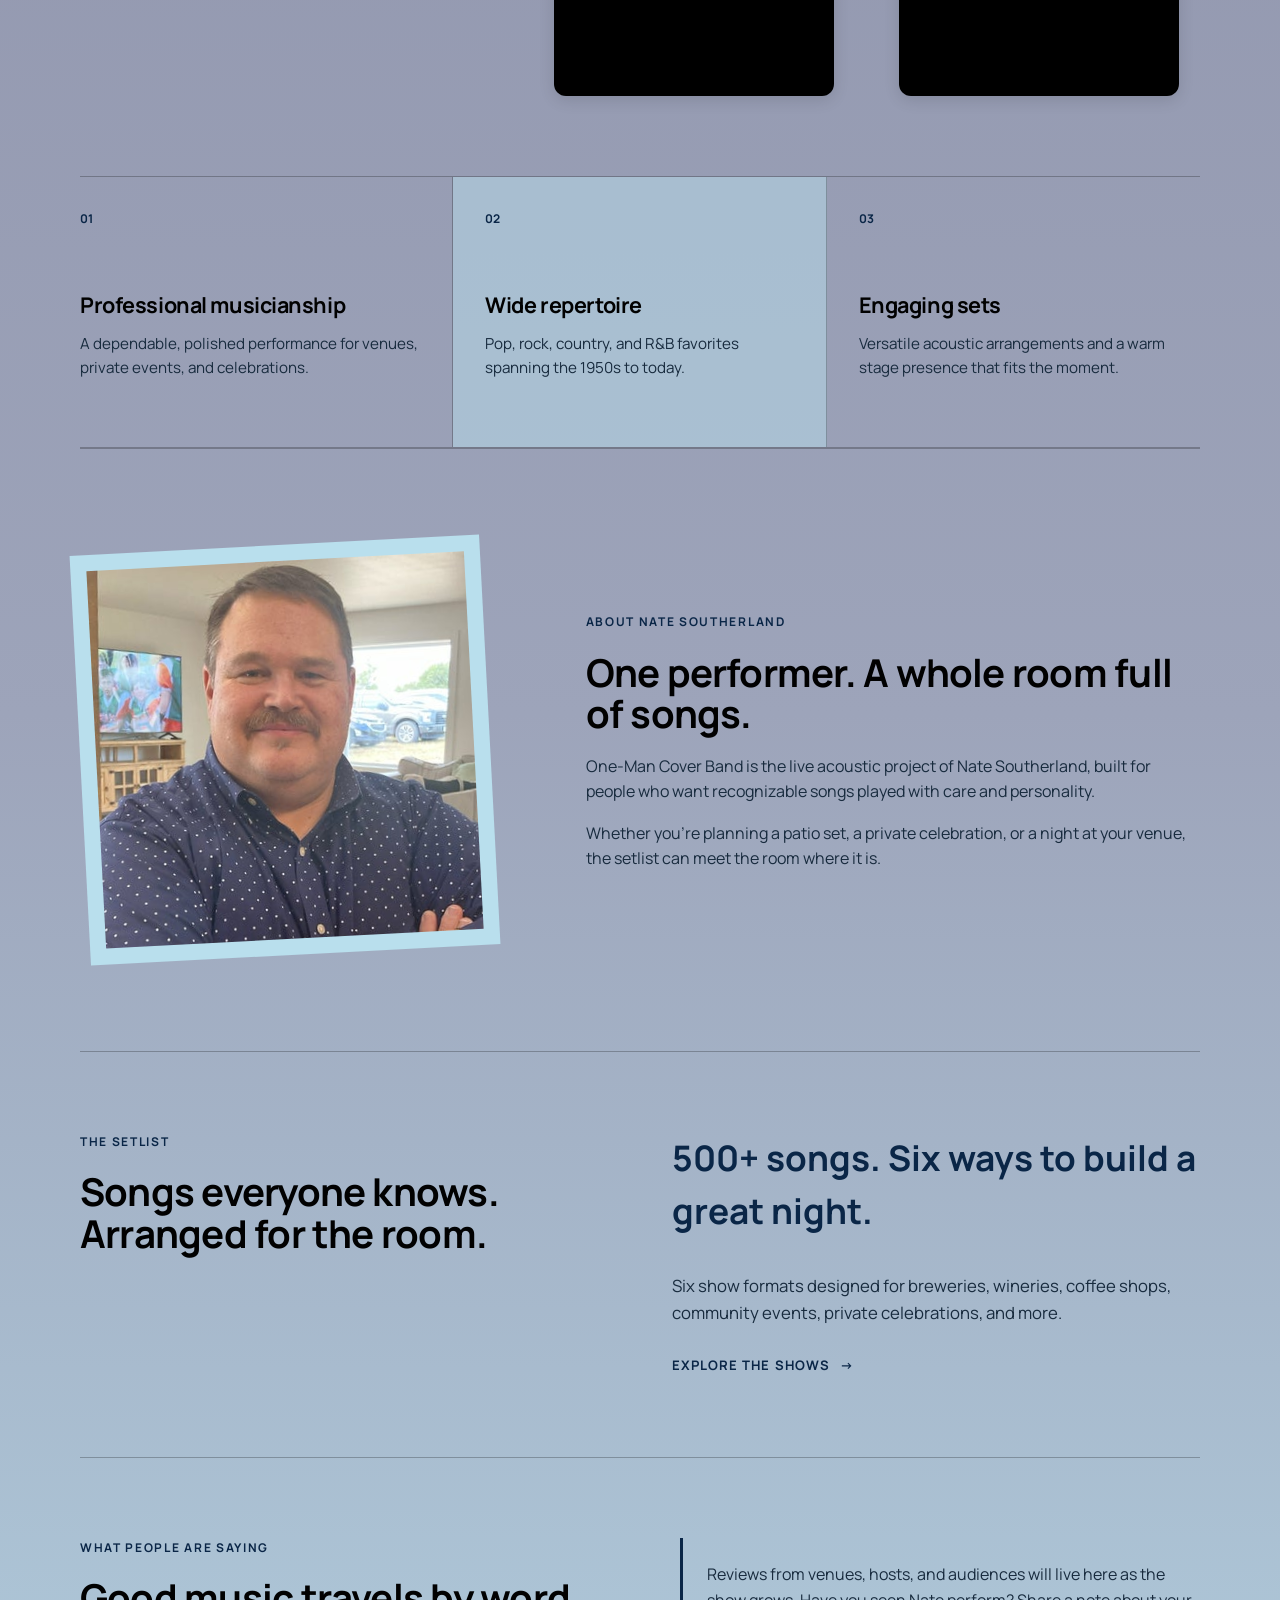
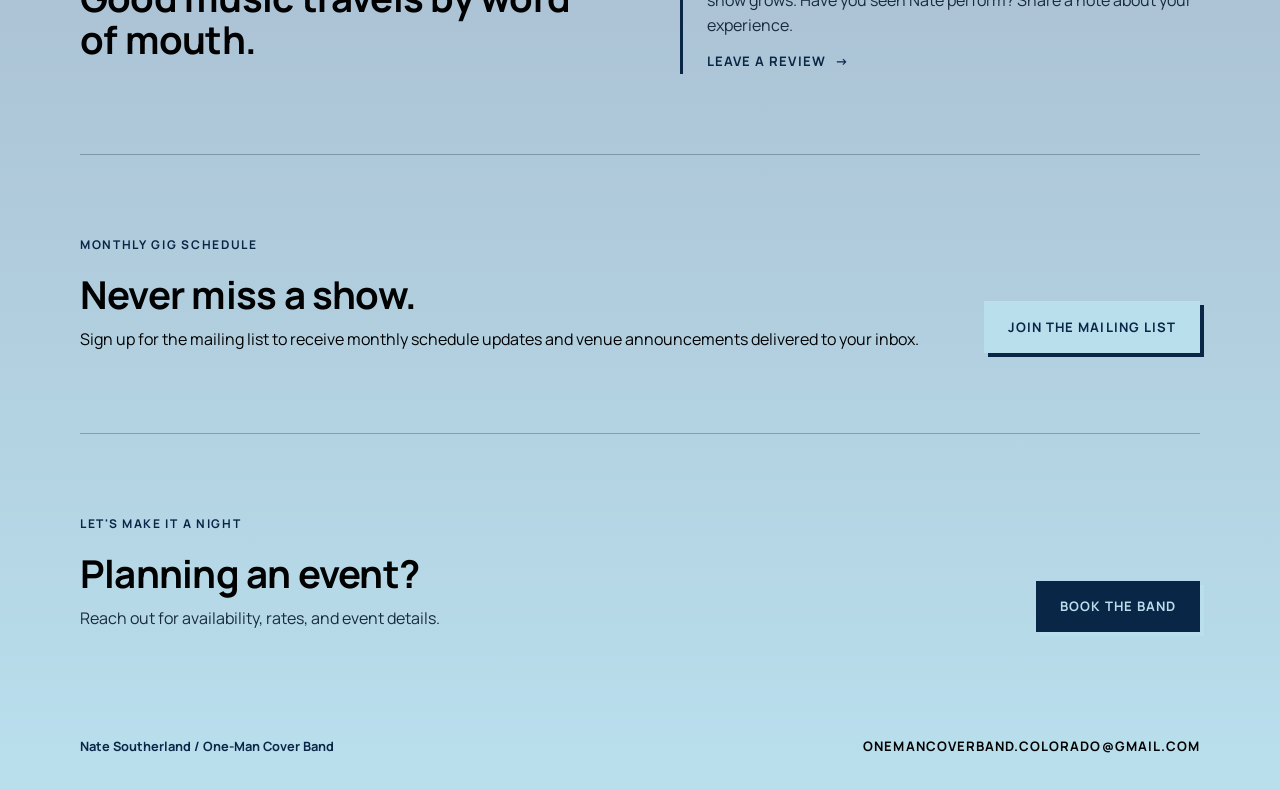
==== commit 6d1f057d: "Embed YouTube samples on homepage and align." ====
--- a/index.html
+++ b/index.html
@@ -49,6 +49,32 @@
         </div>
         <div class="intro-text">
           <p>From a relaxed acoustic set to a lively celebration, the show flexes with your crowd and your space. Expect familiar songs, confident musicianship, and a performance that keeps people listening.</p>
+        </div>
+        <div class="video-grid">
+          <div class="video-wrapper aspect-16-9">
+            <iframe
+              src="https://www.youtube.com/embed/pUHqDldFLWQ"
+              title="One-Man Cover Band Live Performance"
+              allow="accelerometer; autoplay; clipboard-write; encrypted-media; gyroscope; picture-in-picture; web-share"
+              allowfullscreen>
+            </iframe>
+          </div>
+          <div class="video-wrapper aspect-9-16">
+            <iframe
+              src="https://www.youtube.com/embed/YSohmT1W28w"
+              title="One-Man Cover Band Performance Highlight"
+              allow="accelerometer; autoplay; clipboard-write; encrypted-media; gyroscope; picture-in-picture; web-share"
+              allowfullscreen>
+            </iframe>
+          </div>
+          <div class="video-wrapper aspect-9-16">
+            <iframe
+              src="https://www.youtube.com/embed/YYf2eziygrs"
+              title="One-Man Cover Band Performance Highlight"
+              allow="accelerometer; autoplay; clipboard-write; encrypted-media; gyroscope; picture-in-picture; web-share"
+              allowfullscreen>
+            </iframe>
+          </div>
         </div>
       </section>
 
--- a/styles.css
+++ b/styles.css
@@ -193,6 +193,41 @@
   color: var(--muted);
 }
 
+.video-grid {
+  grid-column: 1 / -1;
+  display: grid;
+  grid-template-columns: 1.2fr 0.9fr 0.9fr;
+  gap: 1.5rem;
+  margin-top: 3rem;
+  align-items: start;
+}
+
+.video-wrapper {
+  position: relative;
+  width: 100%;
+  border-radius: 12px;
+  overflow: hidden;
+  box-shadow: 0 4px 16px rgba(0, 0, 0, 0.12);
+  background: #000;
+}
+
+.video-wrapper iframe {
+  display: block;
+  width: 100%;
+  height: 100%;
+  border: 0;
+}
+
+.video-wrapper.aspect-16-9 {
+  aspect-ratio: 16 / 9;
+}
+
+.video-wrapper.aspect-9-16 {
+  aspect-ratio: 9 / 16;
+  max-width: 280px;
+  margin: 0 auto;
+}
+
 .features {
   display: grid;
   grid-template-columns: repeat(3, 1fr);
@@ -657,6 +692,16 @@
     margin-top: 2rem;
   }
 
+  .video-grid {
+    grid-template-columns: 1fr;
+    gap: 2rem;
+    margin-top: 2.5rem;
+  }
+
+  .video-wrapper.aspect-9-16 {
+    max-width: 300px;
+  }
+
   .reviews-empty {
     margin-top: 2rem;
   }
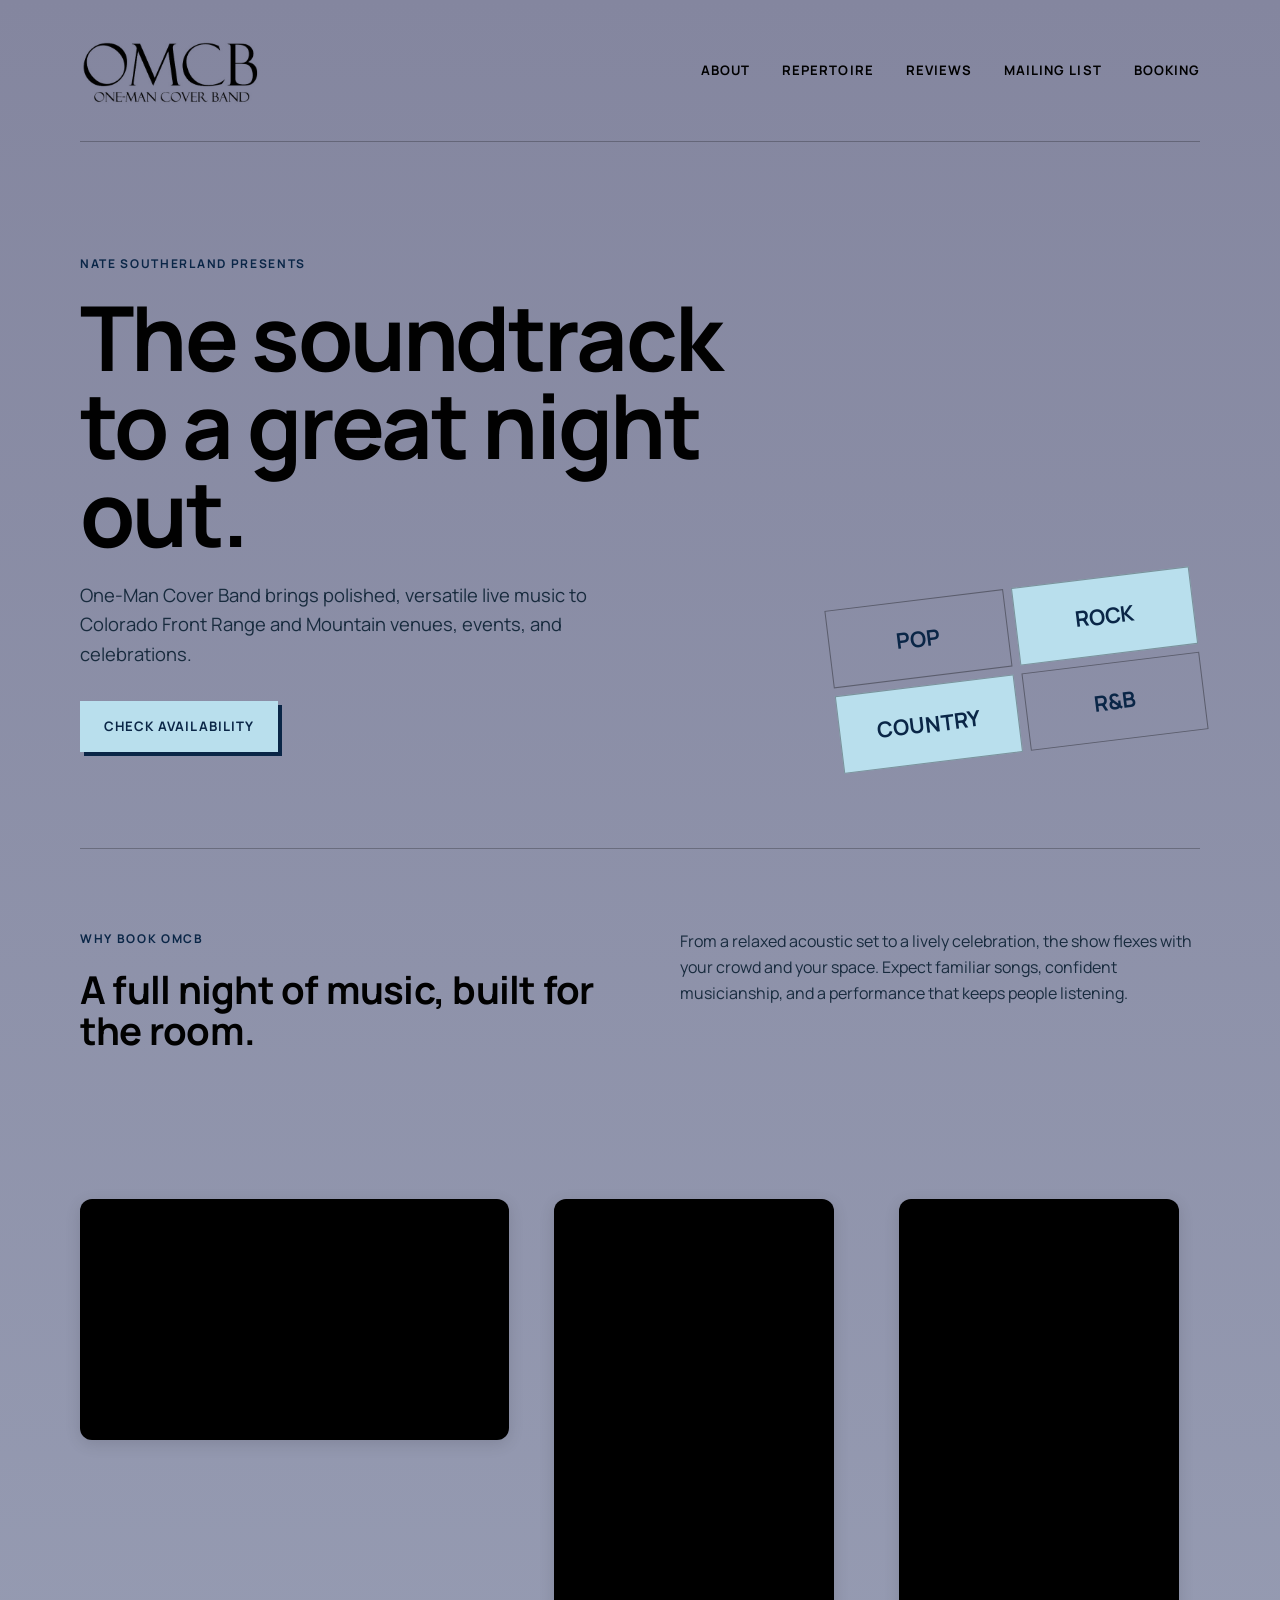
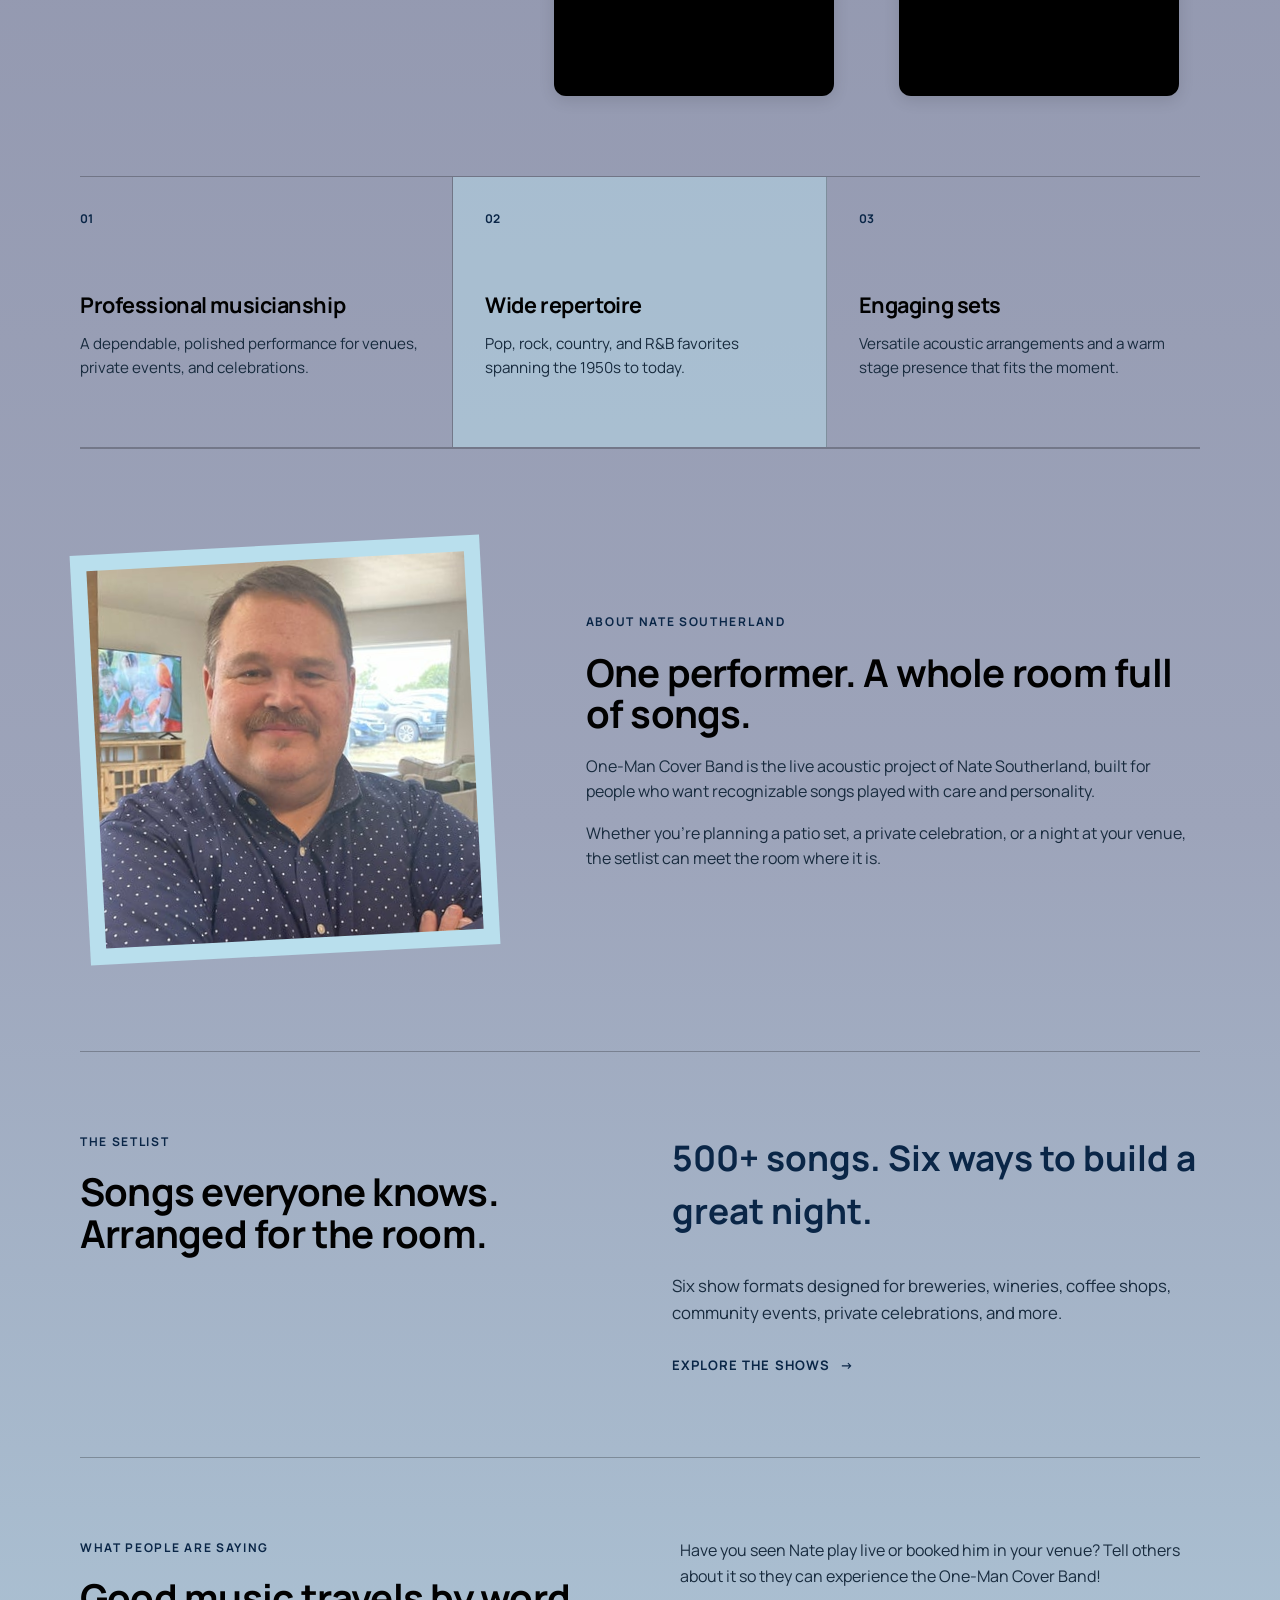
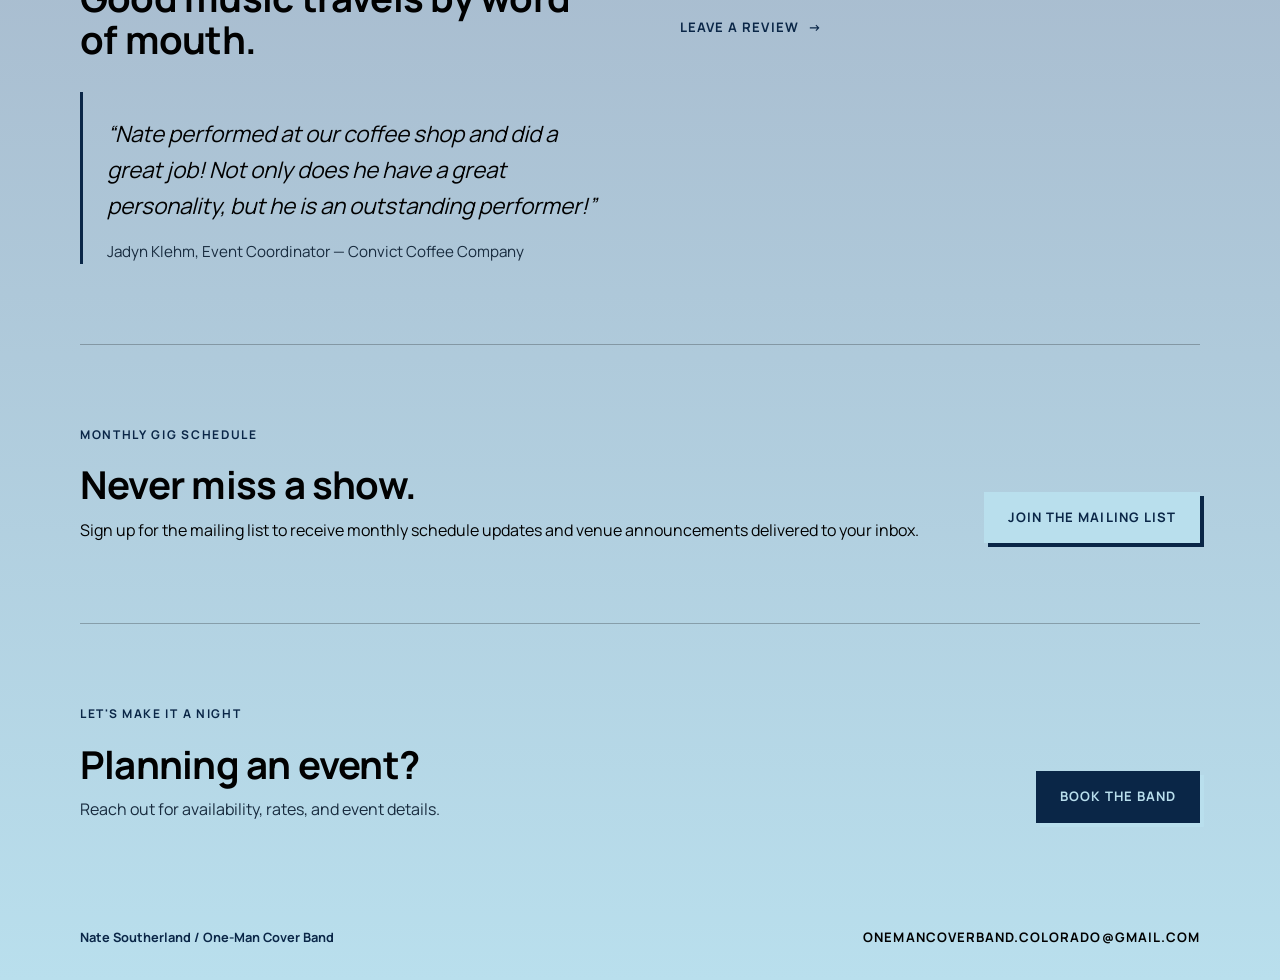
==== commit 7eb6e144: "Add actual quotes to the "Leave a Review" section" ====
--- a/index.html
+++ b/index.html
@@ -121,12 +121,18 @@
       </section>
 
       <section class="reviews page-width" id="reviews" aria-labelledby="reviews-heading">
-        <div class="reviews-heading">
-          <span class="eyebrow">What people are saying</span>
-          <h2 id="reviews-heading">Good music travels by word of mouth.</h2>
+        <div class="reviews-left">
+          <div class="reviews-heading">
+            <span class="eyebrow">What people are saying</span>
+            <h2 id="reviews-heading">Good music travels by word of mouth.</h2>
+          </div>
+          <blockquote class="review-quote">
+            <p>&ldquo;Nate performed at our coffee shop and did a great job! Not only does he have a great personality, but he is an outstanding performer!&rdquo;</p>
+            <footer>Jadyn Klehm, Event Coordinator &mdash; Convict Coffee Company</footer>
+          </blockquote>
         </div>
-        <div class="reviews-empty">
-          <p>Reviews from venues, hosts, and audiences will live here as the show grows. Have you seen Nate perform? Share a note about your experience.</p>
+        <div class="reviews-panel">
+          <p class="reviews-cta">Have you seen Nate play live or booked him in your venue? Tell others about it so they can experience the One-Man Cover Band!</p>
           <a class="text-link" href="https://forms.gle/ts5rkeKdefSfjmmKA">Leave a review <span aria-hidden="true">&rarr;</span></a>
         </div>
       </section>
--- a/styles.css
+++ b/styles.css
@@ -328,6 +328,39 @@
   color: var(--muted);
 }
 
+.reviews-heading {
+  margin-bottom: 2rem;
+}
+
+.reviews-panel {
+  align-self: start;
+}
+
+.review-quote {
+  margin: 0;
+  padding: 1.5rem 0 0 1.5rem;
+  border-left: 3px solid var(--brand-text);
+}
+
+.review-quote p {
+  max-width: 34rem;
+  margin-bottom: 1rem;
+  font-size: clamp(1.1rem, 2vw, 1.4rem);
+  font-style: italic;
+  color: var(--text);
+}
+
+.review-quote footer {
+  color: var(--muted);
+  font-size: 0.95rem;
+}
+
+.reviews-cta {
+  max-width: 34rem;
+  margin: 0 0 1rem;
+  color: var(--muted);
+}
+
 .genre-list {
   color: var(--brand-text);
   font-size: clamp(1.3rem, 3vw, 2.2rem);
@@ -702,7 +735,8 @@
     max-width: 300px;
   }
 
-  .reviews-empty {
+  .reviews-empty,
+  .reviews-panel {
     margin-top: 2rem;
   }
 
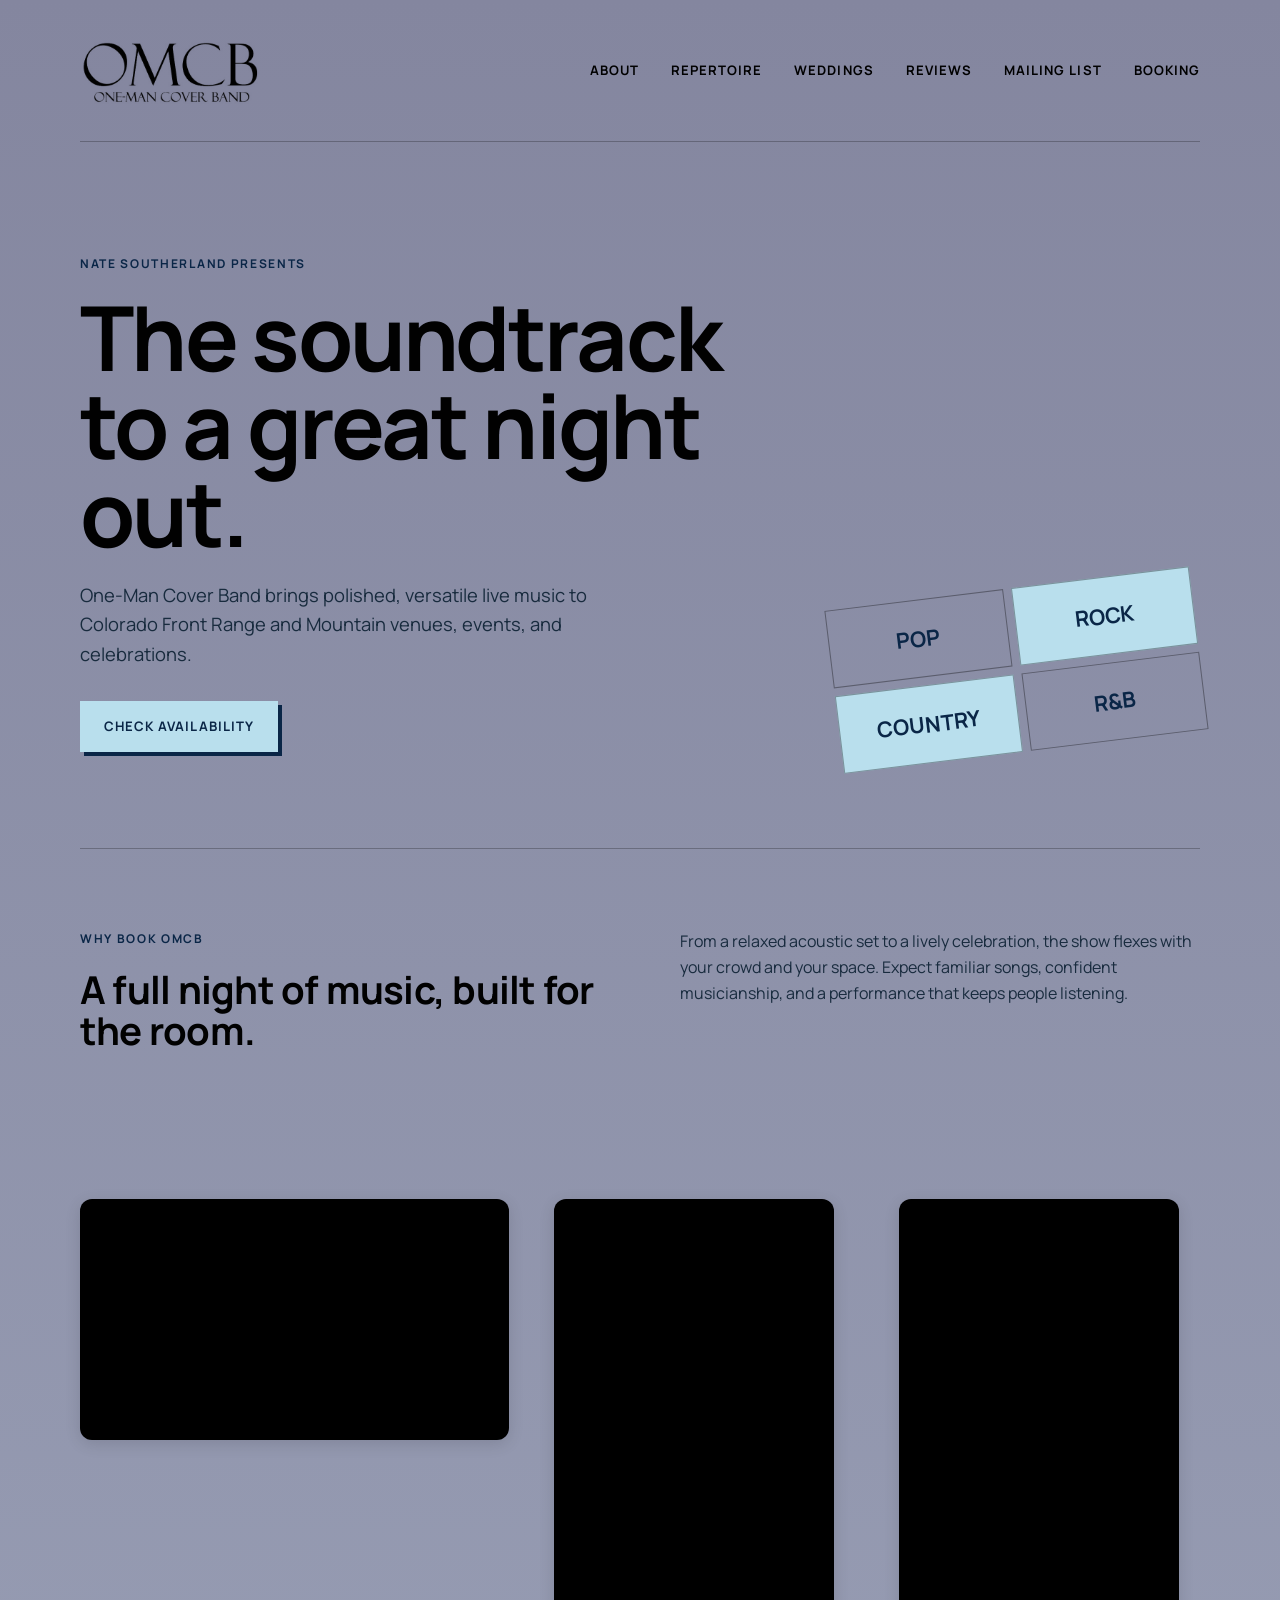
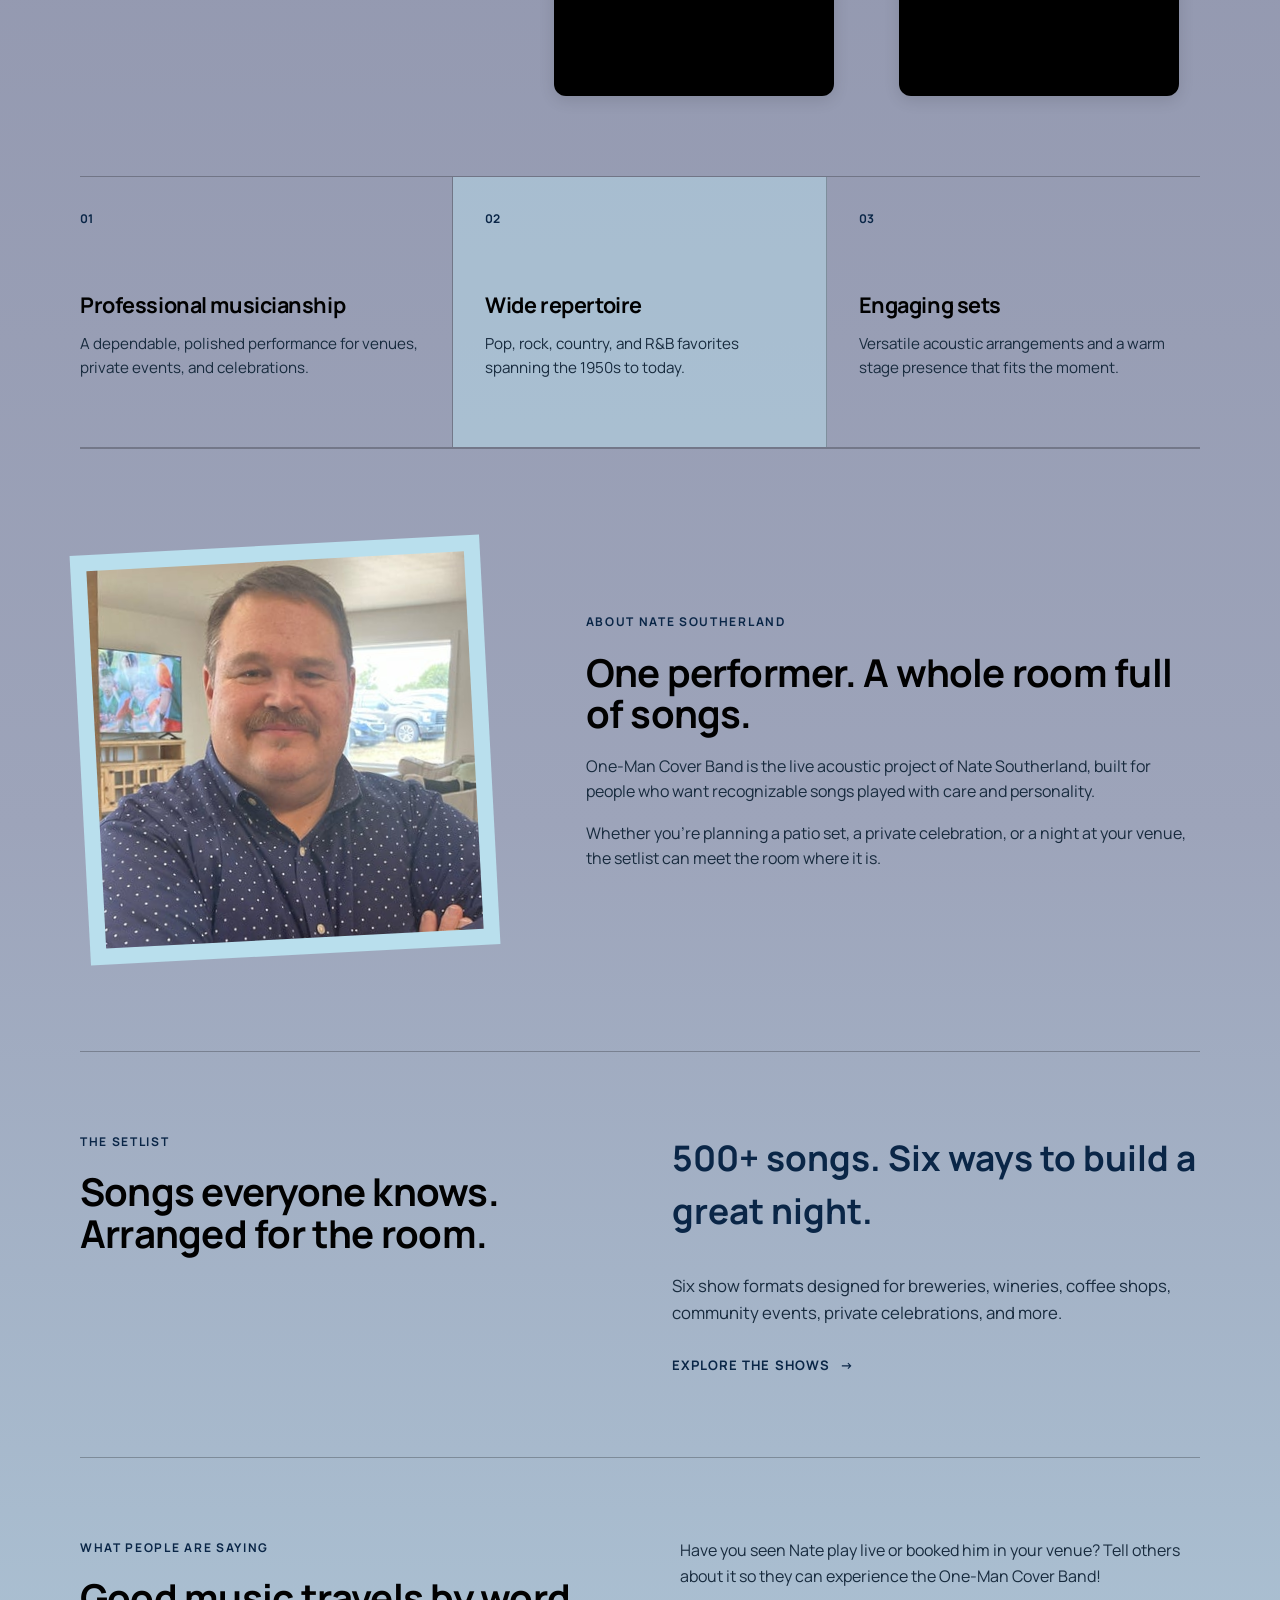
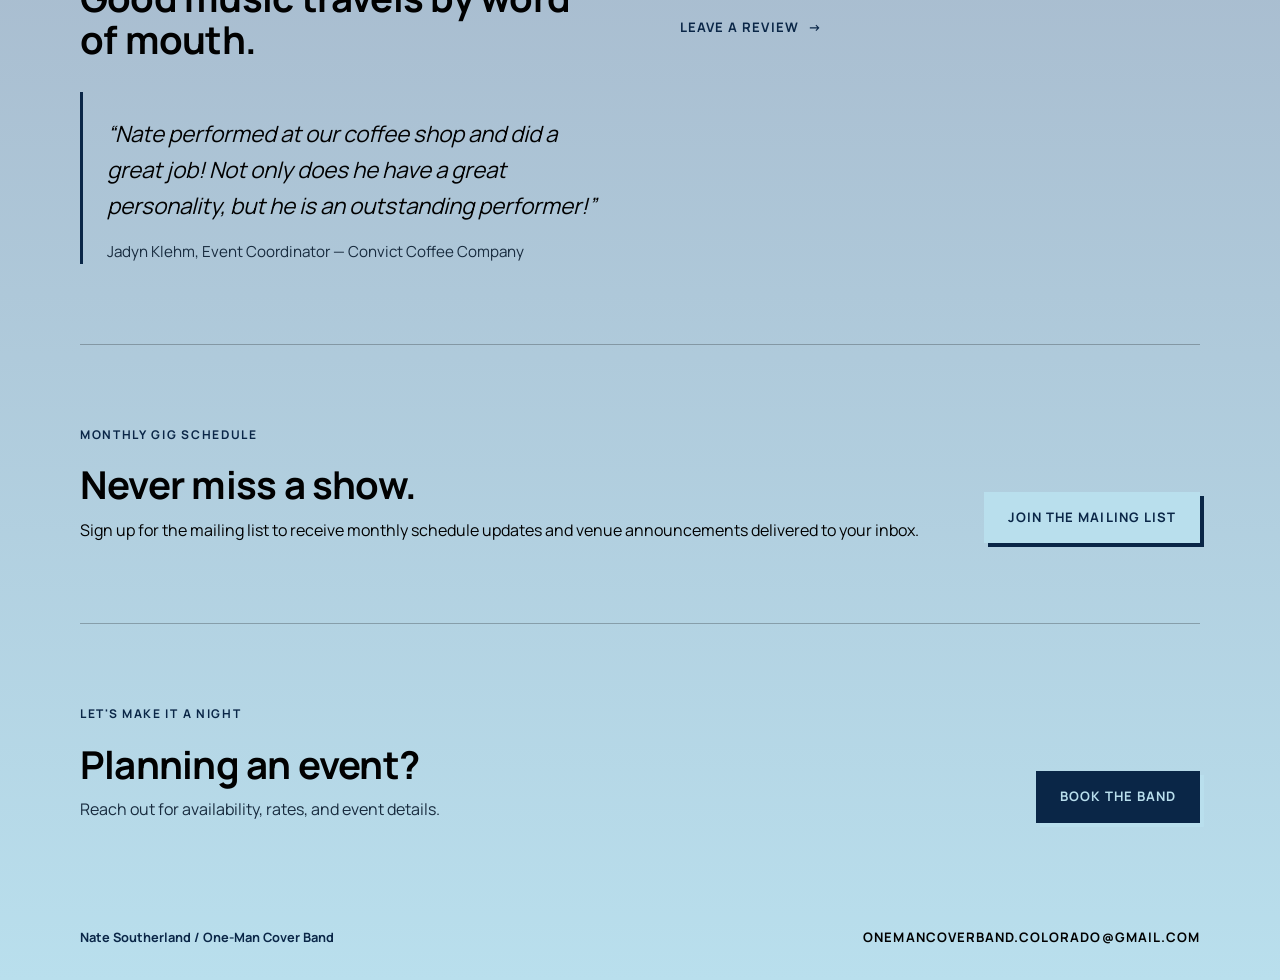
==== commit 563ef3b8: "Add Weddings page to website" ====
--- a/index.html
+++ b/index.html
@@ -18,6 +18,7 @@
       <nav class="site-nav" aria-label="Main navigation">
         <a href="#about">About</a>
         <a href="repertoire.html">Repertoire</a>
+        <a href="weddings.html">Weddings</a>
         <a href="#reviews">Reviews</a>
         <a href="#newsletter">Mailing List</a>
         <a href="#booking">Booking</a>
--- a/styles.css
+++ b/styles.css
@@ -636,6 +636,227 @@
   border-top: 1px solid rgba(1, 1, 1, 0.25);
 }
 
+.wedding-hero {
+  display: grid;
+  grid-template-columns: minmax(0, 1.15fr) minmax(280px, 0.75fr);
+  align-items: center;
+  gap: 5rem;
+  padding-top: 5rem;
+  padding-bottom: 5rem;
+}
+
+.wedding-hero-copy h1 {
+  max-width: 740px;
+  margin: 0.75rem 0 1.5rem;
+  font-size: clamp(3rem, 6vw, 5.8rem);
+  line-height: 1.05;
+}
+
+.wedding-hero-copy p,
+.wedding-section-heading p,
+.wedding-reasons p,
+.wedding-package-list p,
+.wedding-cta p {
+  color: var(--muted);
+}
+
+.wedding-location {
+  font-weight: 700;
+}
+
+.wedding-starting-price {
+  display: block;
+  margin-top: 1rem;
+  color: var(--brand-text);
+  font-size: 0.85rem;
+  font-weight: 700;
+}
+
+.wedding-portrait {
+  margin: 0;
+}
+
+.wedding-portrait img {
+  display: block;
+  width: 100%;
+  max-height: 530px;
+  aspect-ratio: 4 / 5;
+  object-fit: cover;
+  object-position: center 30%;
+  filter: saturate(0.78);
+}
+
+.wedding-portrait figcaption {
+  margin-top: 0.75rem;
+  color: var(--brand-text);
+  font-size: 0.75rem;
+  font-weight: 700;
+}
+
+.wedding-occasions,
+.wedding-services,
+.wedding-why,
+.wedding-packages,
+.wedding-faq,
+.wedding-cta {
+  padding-top: 4.5rem;
+  padding-bottom: 4.5rem;
+  border-top: 1px solid rgba(1, 1, 1, 0.25);
+}
+
+.wedding-occasions h2 {
+  margin-bottom: 1.5rem;
+  font-size: 1.5rem;
+}
+
+.wedding-occasion-list {
+  display: flex;
+  flex-wrap: wrap;
+  gap: 0.75rem 2rem;
+  margin: 0;
+  padding: 0;
+  color: var(--brand-text);
+  font-size: 0.9rem;
+  font-weight: 700;
+  list-style: none;
+}
+
+.wedding-occasion-list li::before {
+  content: "/";
+  margin-right: 0.6rem;
+  color: var(--text);
+  font-weight: 400;
+}
+
+.wedding-section-heading {
+  max-width: 700px;
+  margin-bottom: 2.5rem;
+}
+
+.wedding-section-heading h2,
+.wedding-why h2,
+.wedding-cta h2 {
+  margin: 0.5rem 0 1rem;
+  font-size: clamp(2rem, 4vw, 3.4rem);
+  line-height: 1.15;
+}
+
+.wedding-service-grid {
+  display: grid;
+  grid-template-columns: repeat(2, minmax(0, 1fr));
+  gap: 1px;
+  background: rgba(1, 1, 1, 0.22);
+  border: 1px solid rgba(1, 1, 1, 0.22);
+}
+
+.wedding-service {
+  padding: 2rem;
+  background: rgba(255, 255, 255, 0.42);
+}
+
+.wedding-service-number {
+  color: var(--brand-text);
+  font-size: 0.75rem;
+  font-weight: 700;
+}
+
+.wedding-service h3 {
+  margin: 0.75rem 0 0.25rem;
+  font-size: 1.3rem;
+}
+
+.wedding-service h4 {
+  margin: 0 0 1rem;
+  color: var(--brand-text);
+  font-size: 0.78rem;
+  text-transform: uppercase;
+}
+
+.wedding-service p,
+.wedding-service li {
+  color: var(--muted);
+  font-size: 0.9rem;
+}
+
+.wedding-service ul {
+  padding-left: 1.2rem;
+}
+
+.wedding-why {
+  display: grid;
+  grid-template-columns: 0.8fr 1.2fr;
+  gap: 5rem;
+}
+
+.wedding-reasons article {
+  padding: 1rem 0;
+  border-bottom: 1px solid rgba(1, 1, 1, 0.2);
+}
+
+.wedding-reasons article:first-child {
+  padding-top: 0;
+}
+
+.wedding-reasons h3,
+.wedding-package-list h3 {
+  margin: 0 0 0.35rem;
+  font-size: 1rem;
+}
+
+.wedding-reasons p,
+.wedding-package-list p {
+  margin: 0;
+  font-size: 0.9rem;
+}
+
+.wedding-package-list article {
+  display: grid;
+  grid-template-columns: 1fr auto;
+  align-items: center;
+  gap: 2rem;
+  padding: 1.4rem 0;
+  border-top: 1px solid rgba(1, 1, 1, 0.22);
+}
+
+.wedding-package-list strong {
+  color: var(--brand-text);
+  font-size: 0.9rem;
+  text-align: right;
+}
+
+.wedding-travel-note {
+  color: var(--muted);
+  font-size: 0.8rem;
+}
+
+.wedding-faq-list details {
+  border-top: 1px solid rgba(1, 1, 1, 0.22);
+}
+
+.wedding-faq-list summary {
+  padding: 1rem 0;
+  color: var(--text);
+  font-weight: 700;
+  cursor: pointer;
+}
+
+.wedding-faq-list details p {
+  max-width: 760px;
+  margin: 0 0 1.25rem;
+  color: var(--muted);
+}
+
+.wedding-cta {
+  display: flex;
+  align-items: center;
+  justify-content: space-between;
+  gap: 3rem;
+}
+
+.wedding-cta > div {
+  max-width: 700px;
+}
+
 .newsletter,
 .booking {
   display: flex;
@@ -809,6 +1030,58 @@
     max-height: 340px;
   }
 
+  .wedding-hero {
+    grid-template-columns: 1fr;
+    gap: 2.5rem;
+    padding-top: 4rem;
+    padding-bottom: 4rem;
+  }
+
+  .wedding-portrait {
+    max-width: 360px;
+  }
+
+  .wedding-occasions,
+  .wedding-services,
+  .wedding-why,
+  .wedding-packages,
+  .wedding-faq,
+  .wedding-cta {
+    padding-top: 3rem;
+    padding-bottom: 3rem;
+  }
+
+  .wedding-service-grid,
+  .wedding-why {
+    grid-template-columns: 1fr;
+    gap: 1px;
+  }
+
+  .wedding-why {
+    gap: 2rem;
+  }
+
+  .wedding-service {
+    padding: 1.5rem;
+  }
+
+  .wedding-package-list article {
+    grid-template-columns: 1fr;
+    gap: 0.5rem;
+  }
+
+  .wedding-package-list strong {
+    text-align: left;
+  }
+
+  .wedding-cta {
+    display: block;
+  }
+
+  .wedding-cta .button {
+    margin-top: 1rem;
+  }
+
   .show-cta {
     display: block;
   }
